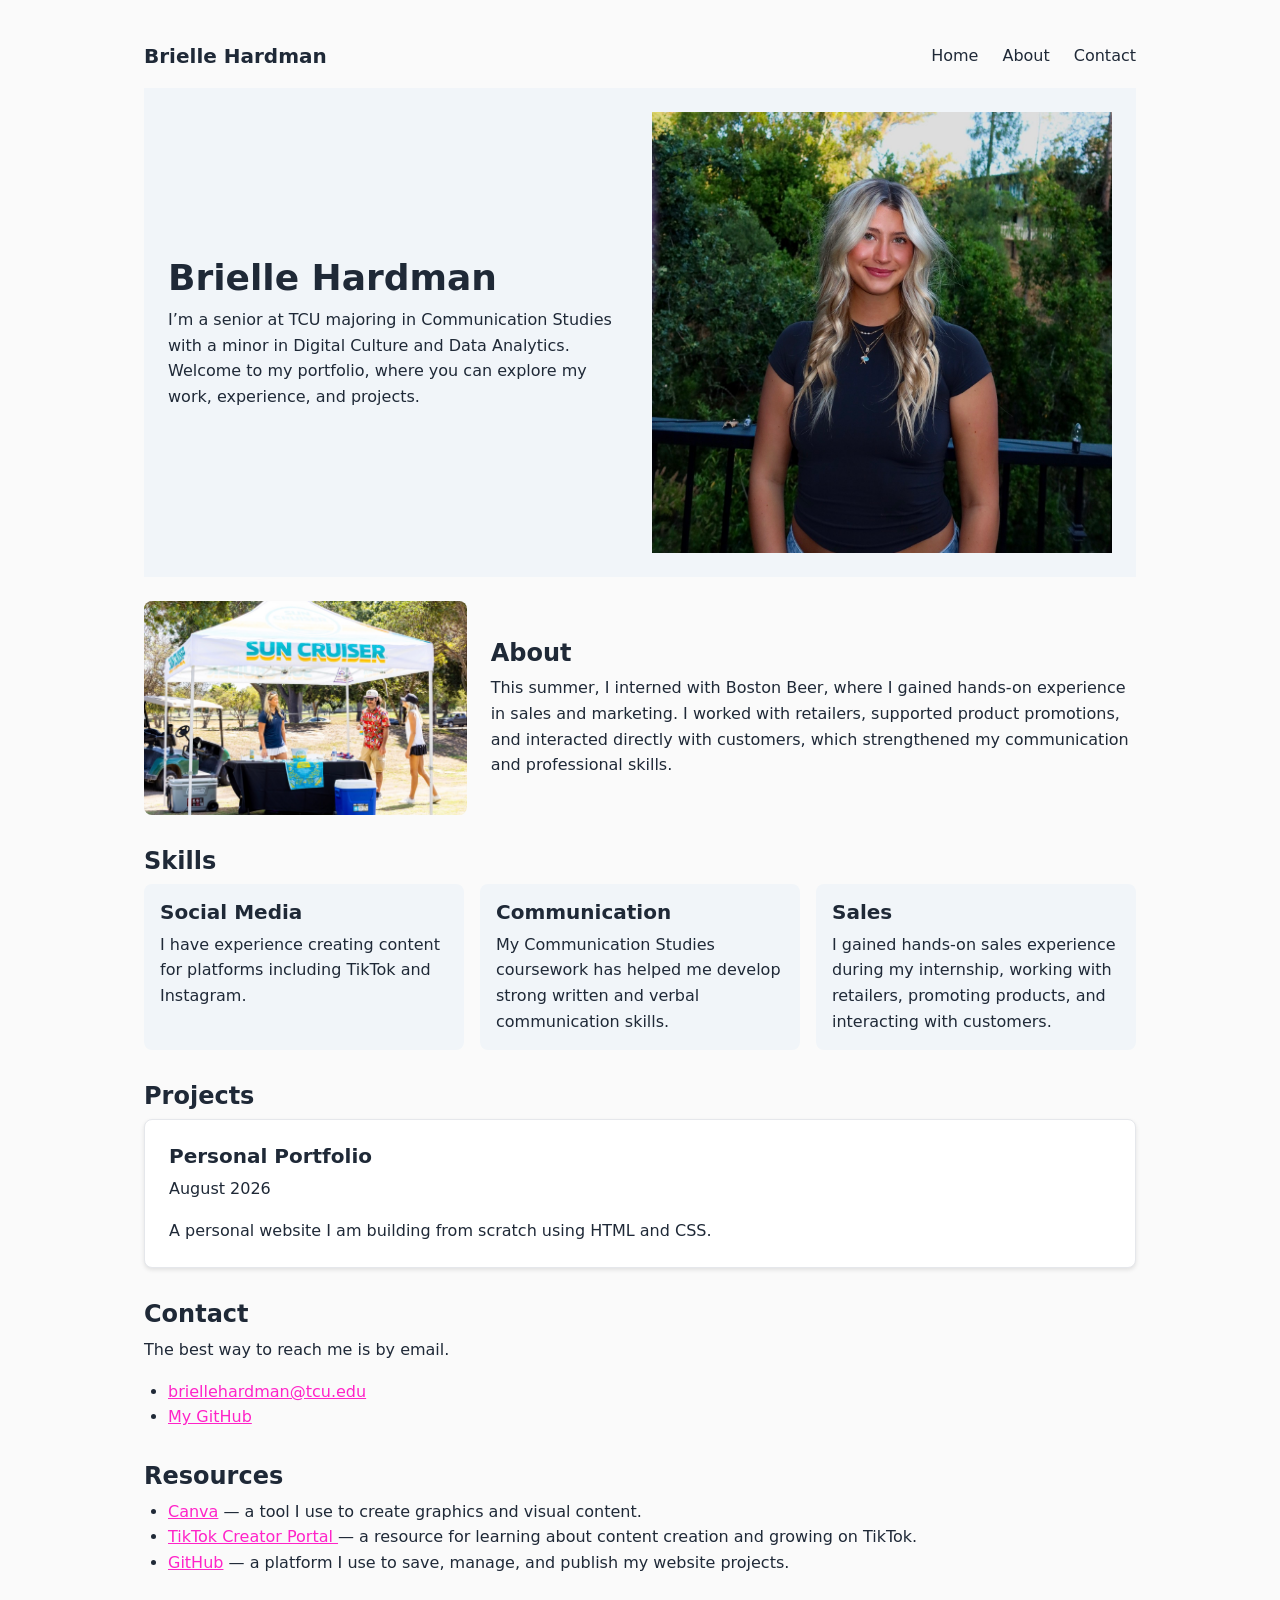
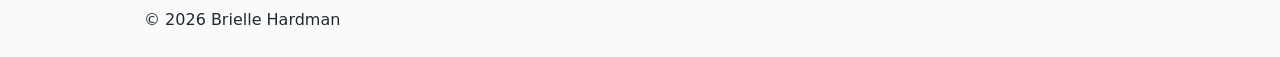
==== index.html @ 47561dd7 "commit" ====
<!DOCTYPE html>
<html lang="en">

<head>
    <meta charset="UTF-8">
    <meta name="viewport" content="width=device-width, initial-scale=1.0">
    <title>Brielle Hardman</title>
    <link rel="stylesheet" href="css/styles.css">
</head>

<body>

    <nav class="nav-container">
        <a href="index.html" class="logo">Brielle Hardman</a>

        <div class="nav-links">
            <a href="index.html">Home</a>
            <a href="about.html">About</a>
            <a href="index.html#contact">Contact</a>
        </div>
    </nav>

    <header>
        <div class="header-text">
            <h1>Brielle Hardman</h1>
            <p>
                I’m a senior at TCU majoring in Communication Studies with a minor in Digital Culture and Data Analytics.
                Welcome to my portfolio, where you can explore my work, experience, and projects.
            </p>
        </div>

        <div class="header-pic">
            <img src="images/hardman.jpg" alt="Brielle Hardman on the TCU campus">
        </div>
    </header>

    <section class="about">
        <div class="about-image">
            <img src="images/bostonbeer.jpeg" alt="Brielle during her Boston Beer internship">
        </div>

        <div class="about-text">
            <h2 id="about">About</h2>
            <p>
                This summer, I interned with Boston Beer, where I gained hands-on experience in sales and marketing.
                I worked with retailers, supported product promotions, and interacted directly with customers, which
                strengthened my communication and professional skills.
            </p>
        </div>
    </section>

    <section id="skills">
        <h2>Skills</h2>

        <ul class="skills-grid">
            <li class="skill-card">
                <h3>Social Media</h3>
                <p>I have experience creating content for platforms including TikTok and Instagram.</p>
            </li>

            <li class="skill-card">
                <h3>Communication</h3>
                <p>
                    My Communication Studies coursework has helped me develop strong written and verbal communication skills.
                </p>
            </li>

            <li class="skill-card">
                <h3>Sales</h3>
                <p>
                    I gained hands-on sales experience during my internship, working with retailers, promoting products,
                    and interacting with customers.
                </p>
            </li>
        </ul>
    </section>

    <section id="projects">
        <h2>Projects</h2>

        <ul class="project-list">
            <li class="project-card featured">
                <h3>Personal Portfolio</h3>

                <p>
                    <time datetime="2026-08">August 2026</time>
                </p>

                <p>
                    A personal website I am building from scratch using HTML and CSS.
                </p>
            </li>
        </ul>
    </section>

    <section id="contact">
        <h2>Contact</h2>

        <p>The best way to reach me is by email.</p>

        <ul>
            <li>
                <a href="mailto:briellehardman@tcu.edu">briellehardman@tcu.edu</a>
            </li>

            <li>
                <a href="https://github.com/briellehardman" target="_blank" rel="noopener">
                    My GitHub
                </a>
            </li>
        </ul>
    </section>

    <aside>
        <h2 id="resources">Resources</h2>

        <ul>
            <li>
                <a href="https://www.canva.com/" target="_blank" rel="noopener">Canva</a>
                — a tool I use to create graphics and visual content.
            </li>

            <li>
                <a href="https://www.tiktok.com/creators/creator-portal/" target="_blank" rel="noopener">
                    TikTok Creator Portal
                </a>
                — a resource for learning about content creation and growing on TikTok.
            </li>

            <li>
                <a href="https://github.com/" target="_blank" rel="noopener">GitHub</a>
                — a platform I use to save, manage, and publish my website projects.
            </li>
        </ul>
    </aside>

    <footer>
        <p>&copy; 2026 Brielle Hardman</p>
    </footer>

</body>

</html>
---- css/styles.css ----
/* ==========================
   1. RESET
   ========================== */

*,
*::before,
*::after {
    box-sizing: border-box;
    margin: 0;
    padding: 0;
}

img {
    max-width: 100%;
    height: auto;
    display: block;
}


/* ==========================
   2. DESIGN TOKENS
   ========================== */

:root {
    /* Color */
    --color-bg: #fafafa;
    --color-surface: #ffffff;
    --color-text: #1f2937;
    --color-muted: #414855;
    --color-accent: #ff23c8;
    --color-surface-alt: #f1f5f9;
    --color-border: #e5e7eb;

    /* Spacing — a modular scale */
    --space-sm: 0.5rem;
    --space-md: 1rem;
    --space-lg: 1.5rem;
    --space-xl: 2rem;

    /* Typography */
    --font-stack: system-ui, 'Segoe UI', Tahoma, sans-serif;
    --text-base: 1rem;
    --text-h3: 1.25rem;
    --text-h2: 1.5rem;
    --text-h1: 2.25rem;
    --leading-body: 1.6;
    --leading-heading: 1.2;

    /* Layout */
    --page-width: 64rem;
    --reading-width: 70ch;
    --radius-md: 8px;

    /* Shadow */
    --shadow-sm: 0 2px 4px rgba(0, 0, 0, 0.1);
}


/* ==========================
   3. BASE ELEMENT STYLES
   ========================== */

body {
    background-color: var(--color-bg);
    color: var(--color-text);
    font-family: var(--font-stack);
    font-size: var(--text-base);
    line-height: var(--leading-body);
}

h1 {
    font-size: var(--text-h1);
    line-height: var(--leading-heading);
}

h2 {
    font-size: var(--text-h2);
    line-height: var(--leading-heading);
}

h3 {
    font-size: var(--text-h3);
    line-height: var(--leading-heading);
}

h1,
h2,
h3 {
    margin-bottom: var(--space-sm);
}

p {
    margin-bottom: var(--space-md);
}

p:last-child {
    margin-bottom: 0;
}

a {
    color: var(--color-accent);
}

ul {
    padding-left: var(--space-lg);
}


/* ==========================
   4. LAYOUT
   Breakpoints used in this file:
     768px — tablet and larger
   (CSS variables cannot be used inside @media conditions,
    so breakpoints are documented here instead of tokenized.)
   ========================== */

body {
    max-width: var(--page-width);
    margin: 0 auto;
    padding: var(--space-lg) var(--space-md);
}

header {
    display: flex;
    align-items: center;
    gap: var(--space-lg);
    padding: var(--space-lg);
    background-color: var(--color-surface-alt);
    margin-bottom: var(--space-lg);
    flex-wrap: wrap;
}

.header-text {
    flex: 1;
    min-width: 16rem;
}

.header-pic {
    flex: 1;
    background-color: var(--color-surface);
    min-height: 18rem;
    min-width: 16rem;
    border-radius: var(--radius-md);
    display: flex;
    align-items: center;
    justify-content: center;
    color: var(--color-muted);
}

nav {
    padding: var(--space-md) 0;
}

nav a {
    color: var(--color-text);
    text-decoration: none;
}

nav a:hover {
    color: var(--color-accent);
}

.nav-container {
    display: flex;
    justify-content: space-between;
    align-items: center;
    flex-wrap: wrap;
    gap: var(--space-md);
}

.nav-links {
    display: flex;
    gap: var(--space-lg);
}

.logo {
    font-size: var(--text-h3);
    font-weight: bold;
    color: var(--color-text);
    text-decoration: none;
}

section,
aside {
    margin-bottom: var(--space-xl);
}


/* ==========================
   SKILLS
   ========================== */

.skills-grid {
    list-style: none;
    padding-left: 0;
    display: grid;
    grid-template-columns: repeat(auto-fit, minmax(12rem, 1fr));
    gap: var(--space-md);
}

.skill-card {
    padding: var(--space-md);
    background-color: var(--color-surface-alt);
    border-radius: var(--radius-md);
}


/* ==========================
   ABOUT
   ========================== */

.about {
    display: flex;
    flex-wrap: wrap;
    align-items: center;
    gap: var(--space-lg);
}

.about-image {
    flex: 1;
    min-width: 16rem;
}

.about-image img {
    width: 100%;
    border-radius: var(--radius-md);
}

.about-text {
    flex: 2;
    min-width: 16rem;
    max-width: var(--reading-width);
}


/* ==========================
   PROJECTS
   ========================== */

.project-list {
    list-style: none;
    padding-left: 0;
    display: grid;
    grid-template-columns: 1fr;
    gap: var(--space-lg);
}

.project-card {
    padding: var(--space-lg);
    background-color: var(--color-surface);
    border: 1px solid var(--color-border);
    border-radius: var(--radius-md);
    box-shadow: var(--shadow-sm);
}


/* ==========================
   MEDIA QUERY
   ========================== */

@media (min-width: 768px) {
    .project-list {
        grid-template-columns: 1fr 1fr;
    }

    .project-card.featured {
        grid-column: span 2;
    }
}
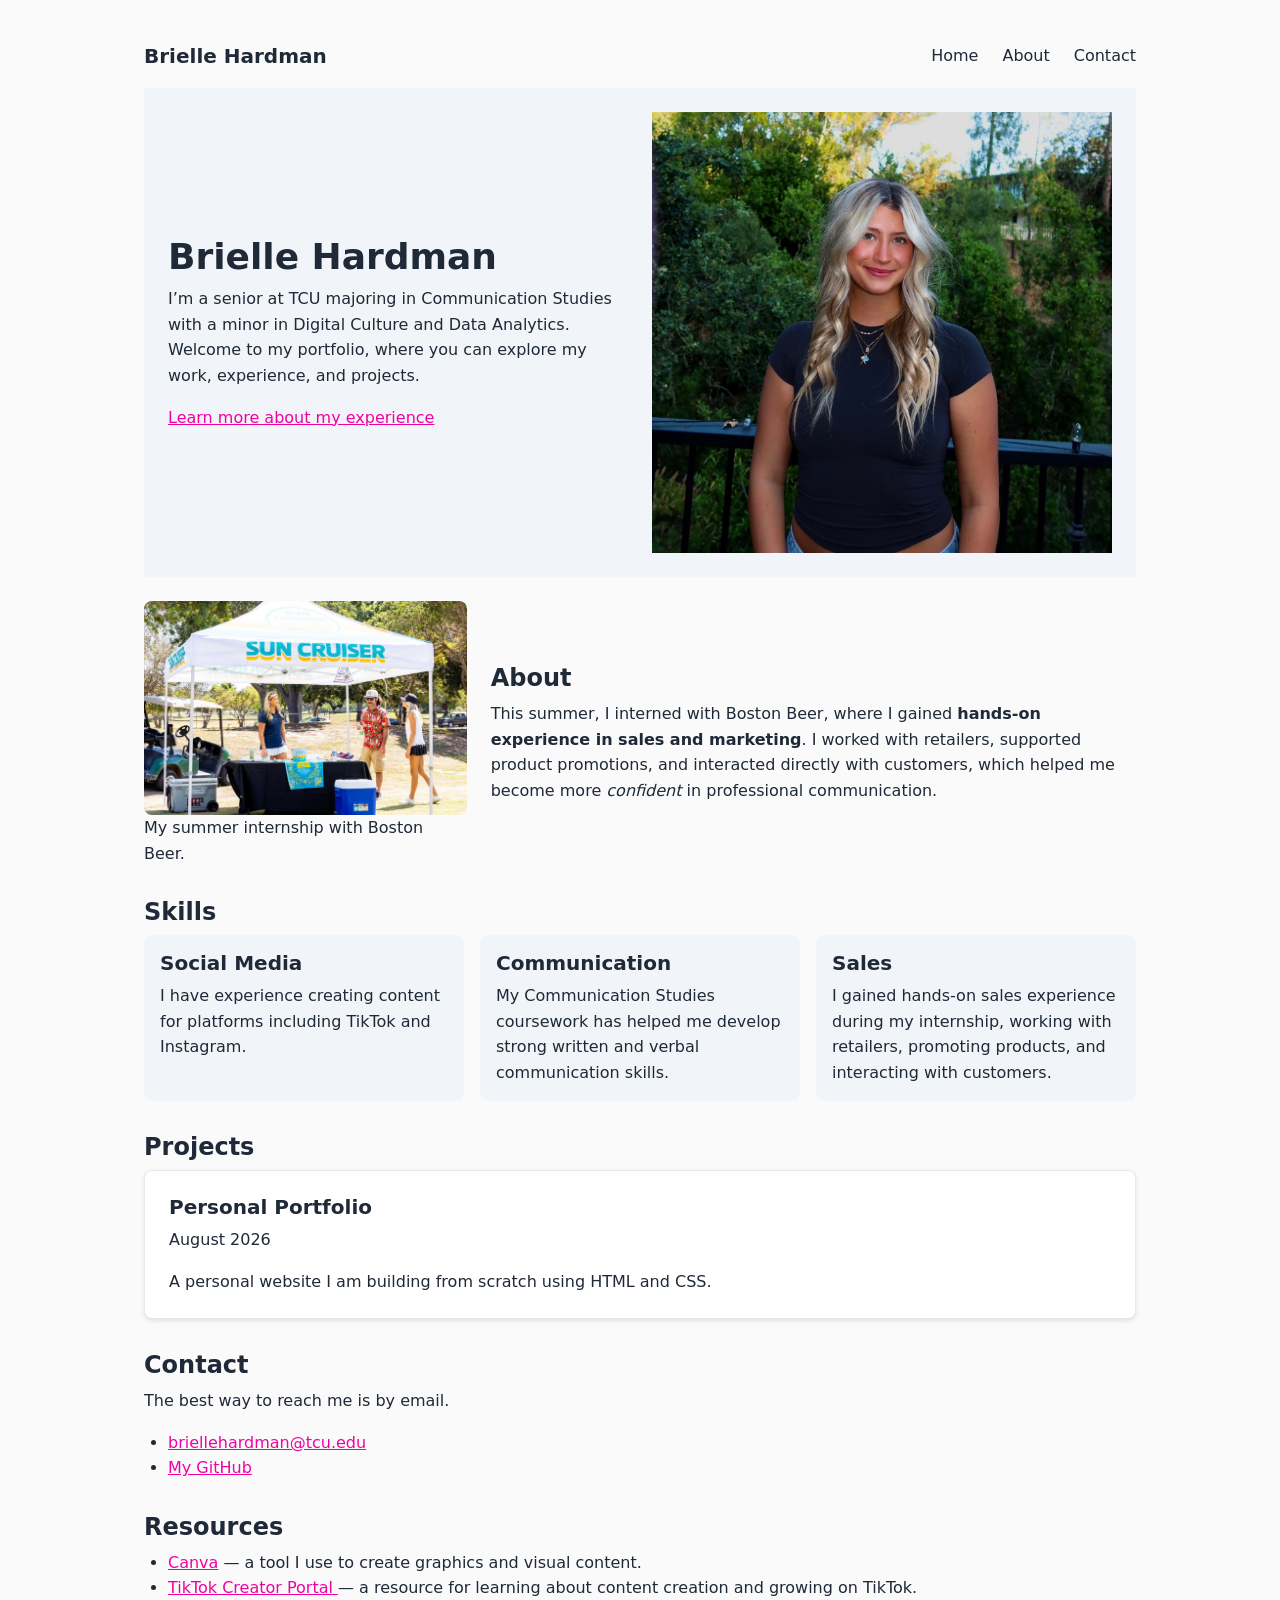
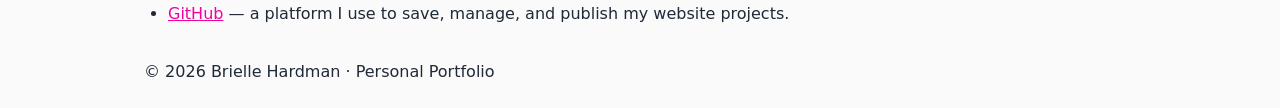
==== commit be8534e6: "commit" ====
--- a/index.html
+++ b/index.html
@@ -27,6 +27,10 @@
                 I’m a senior at TCU majoring in Communication Studies with a minor in Digital Culture and Data Analytics.
                 Welcome to my portfolio, where you can explore my work, experience, and projects.
             </p>
+
+            <p>
+                <a href="#about">Learn more about my experience</a>
+            </p>
         </div>
 
         <div class="header-pic">
@@ -34,85 +38,97 @@
         </div>
     </header>
 
-    <section class="about">
-        <div class="about-image">
-            <img src="images/bostonbeer.jpeg" alt="Brielle during her Boston Beer internship">
-        </div>
+    <main>
 
-        <div class="about-text">
-            <h2 id="about">About</h2>
-            <p>
-                This summer, I interned with Boston Beer, where I gained hands-on experience in sales and marketing.
-                I worked with retailers, supported product promotions, and interacted directly with customers, which
-                strengthened my communication and professional skills.
-            </p>
-        </div>
-    </section>
+        <section class="about">
+            <div class="about-image">
+                <figure>
+                    <img src="images/bostonbeer.jpeg" alt="Brielle during her Boston Beer internship">
+                    <figcaption>My summer internship with Boston Beer.</figcaption>
+                </figure>
+            </div>
 
-    <section id="skills">
-        <h2>Skills</h2>
+            <div class="about-text">
+                <h2 id="about">About</h2>
+                <p>
+                    This summer, I interned with Boston Beer, where I gained
+                    <strong>hands-on experience in sales and marketing</strong>.
+                    I worked with retailers, supported product promotions, and interacted directly with customers,
+                    which helped me become more <em>confident</em> in professional communication.
+                </p>
+            </div>
+        </section>
 
-        <ul class="skills-grid">
-            <li class="skill-card">
-                <h3>Social Media</h3>
-                <p>I have experience creating content for platforms including TikTok and Instagram.</p>
-            </li>
+        <section id="skills">
+            <h2>Skills</h2>
 
-            <li class="skill-card">
-                <h3>Communication</h3>
-                <p>
-                    My Communication Studies coursework has helped me develop strong written and verbal communication skills.
-                </p>
-            </li>
+            <ul class="skills-grid">
 
-            <li class="skill-card">
-                <h3>Sales</h3>
-                <p>
-                    I gained hands-on sales experience during my internship, working with retailers, promoting products,
-                    and interacting with customers.
-                </p>
-            </li>
-        </ul>
-    </section>
+                <li class="skill-card">
+                    <h3>Social Media</h3>
+                    <p>I have experience creating content for platforms including TikTok and Instagram.</p>
+                </li>
 
-    <section id="projects">
-        <h2>Projects</h2>
+                <li class="skill-card">
+                    <h3>Communication</h3>
+                    <p>
+                        My Communication Studies coursework has helped me develop strong written and verbal communication skills.
+                    </p>
+                </li>
 
-        <ul class="project-list">
-            <li class="project-card featured">
-                <h3>Personal Portfolio</h3>
+                <li class="skill-card">
+                    <h3>Sales</h3>
+                    <p>
+                        I gained hands-on sales experience during my internship, working with retailers, promoting products,
+                        and interacting with customers.
+                    </p>
+                </li>
 
-                <p>
-                    <time datetime="2026-08">August 2026</time>
-                </p>
+            </ul>
+        </section>
 
-                <p>
-                    A personal website I am building from scratch using HTML and CSS.
-                </p>
-            </li>
-        </ul>
-    </section>
+        <section id="projects">
+            <h2>Projects</h2>
 
-    <section id="contact">
-        <h2>Contact</h2>
+            <ul class="project-list">
 
-        <p>The best way to reach me is by email.</p>
+                <li class="project-card featured">
+                    <h3>Personal Portfolio</h3>
 
-        <ul>
-            <li>
-                <a href="mailto:briellehardman@tcu.edu">briellehardman@tcu.edu</a>
-            </li>
+                    <p>
+                        <time datetime="2026-08">August 2026</time>
+                    </p>
 
-            <li>
-                <a href="https://github.com/briellehardman" target="_blank" rel="noopener">
-                    My GitHub
-                </a>
-            </li>
-        </ul>
-    </section>
+                    <p>
+                        A personal website I am building from scratch using HTML and CSS.
+                    </p>
+                </li>
 
-    <aside>
-        <h2 id="resources">Resources</h2>
+            </ul>
+        </section>
+
+        <section id="contact">
+            <h2>Contact</h2>
+
+            <p>The best way to reach me is by email.</p>
+
+            <ul>
+                <li>
+                    <a href="mailto:briellehardman@tcu.edu">briellehardman@tcu.edu</a>
+                </li>
+
+                <li>
+                    <a href="https://github.com/briellehardman" target="_blank" rel="noopener">
+                        My GitHub
+                    </a>
+                </li>
+            </ul>
+        </section>
+
+    </main>
+
+    <aside id="resources">
+        <h2>Resources</h2>
 
         <ul>
             <li>
@@ -135,7 +151,7 @@
     </aside>
 
     <footer>
-        <p>&copy; 2026 Brielle Hardman</p>
+        <p>&copy; 2026 Brielle Hardman · Personal Portfolio</p>
     </footer>
 
 </body>
--- a/css/styles.css
+++ b/css/styles.css
@@ -27,7 +27,7 @@
     --color-surface: #ffffff;
     --color-text: #1f2937;
     --color-muted: #414855;
-    --color-accent: #ff23c8;
+    --color-accent: #f100a5;
     --color-surface-alt: #f1f5f9;
     --color-border: #e5e7eb;
 
@@ -101,6 +101,11 @@
     color: var(--color-accent);
 }
 
+a:focus-visible {
+    outline: 2px solid var(--color-accent);
+    outline-offset: 2px;
+}
+
 ul {
     padding-left: var(--space-lg);
 }
@@ -186,9 +191,7 @@
 }
 
 
-/* ==========================
-   SKILLS
-   ========================== */
+/* Skills */
 
 .skills-grid {
     list-style: none;
@@ -205,9 +208,7 @@
 }
 
 
-/* ==========================
-   ABOUT
-   ========================== */
+/* About */
 
 .about {
     display: flex;
@@ -233,9 +234,7 @@
 }
 
 
-/* ==========================
-   PROJECTS
-   ========================== */
+/* Projects */
 
 .project-list {
     list-style: none;
@@ -254,9 +253,7 @@
 }
 
 
-/* ==========================
-   MEDIA QUERY
-   ========================== */
+/* Media query */
 
 @media (min-width: 768px) {
     .project-list {
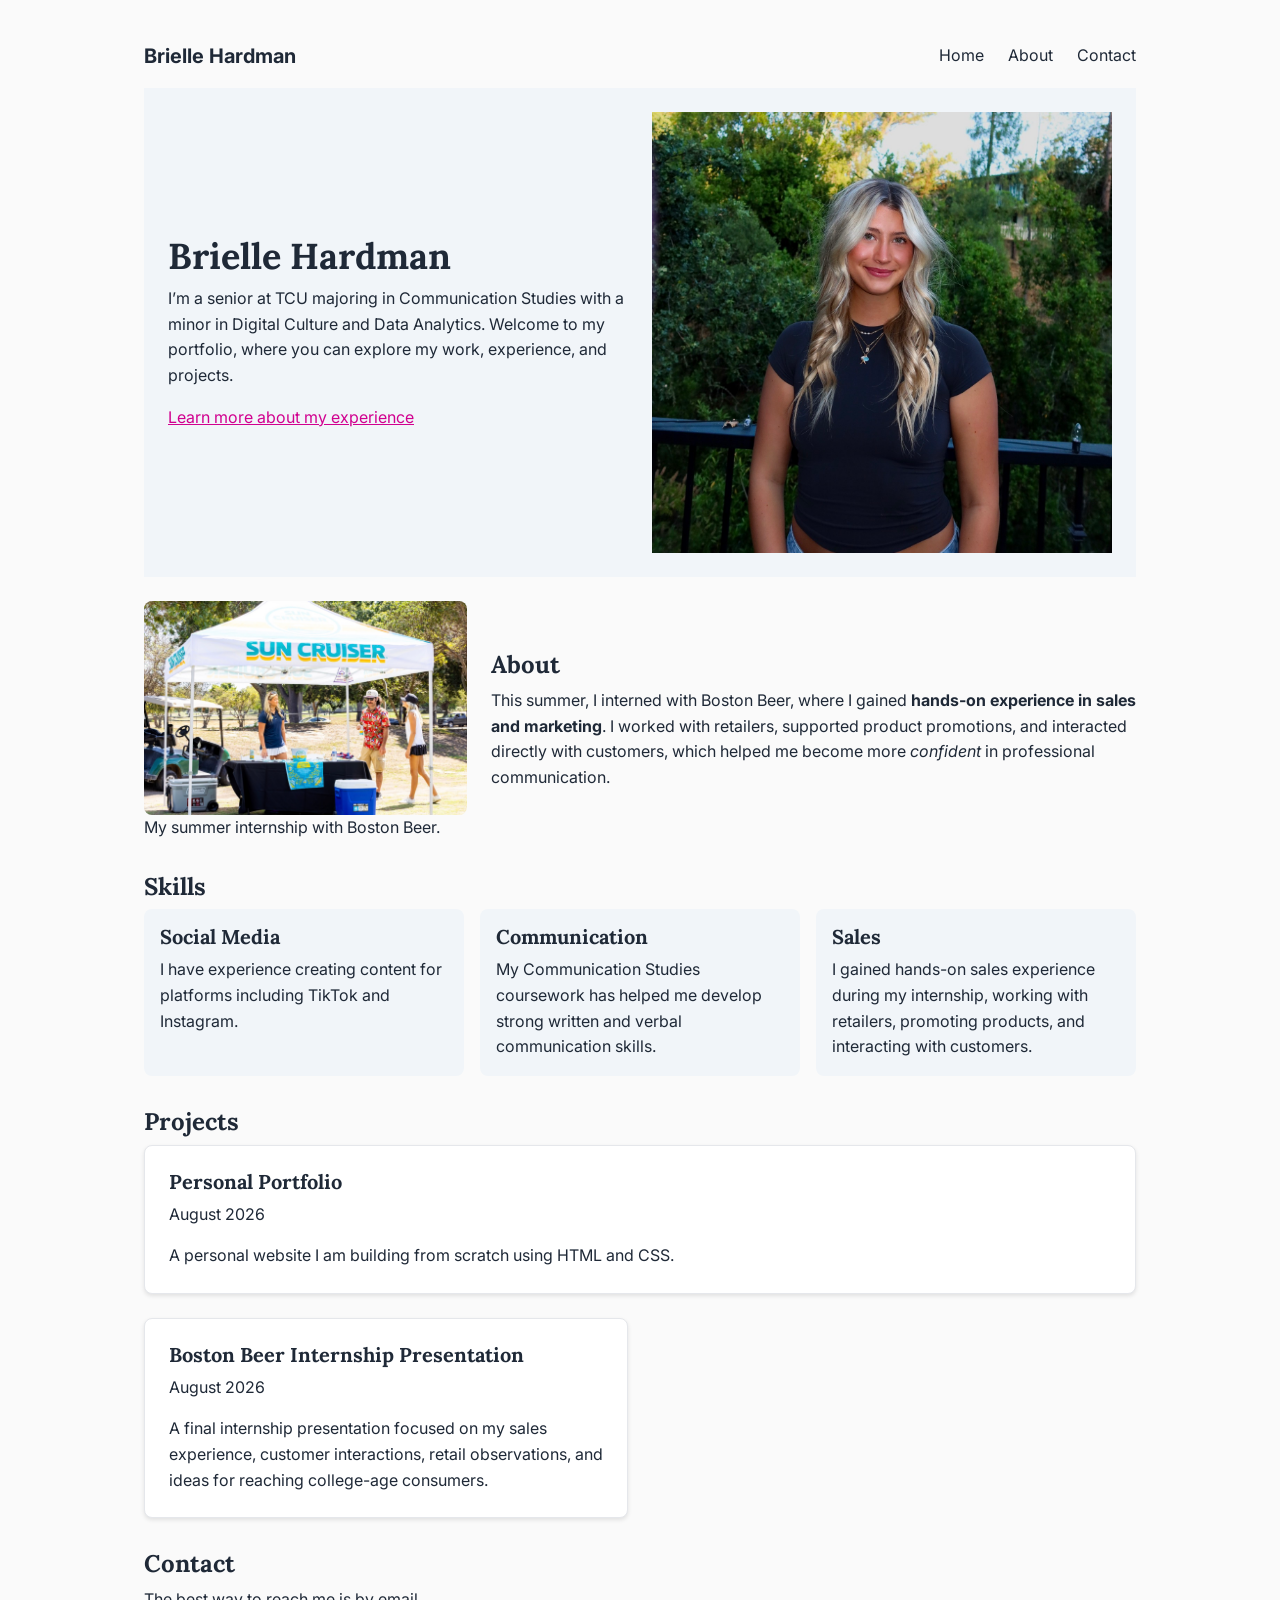
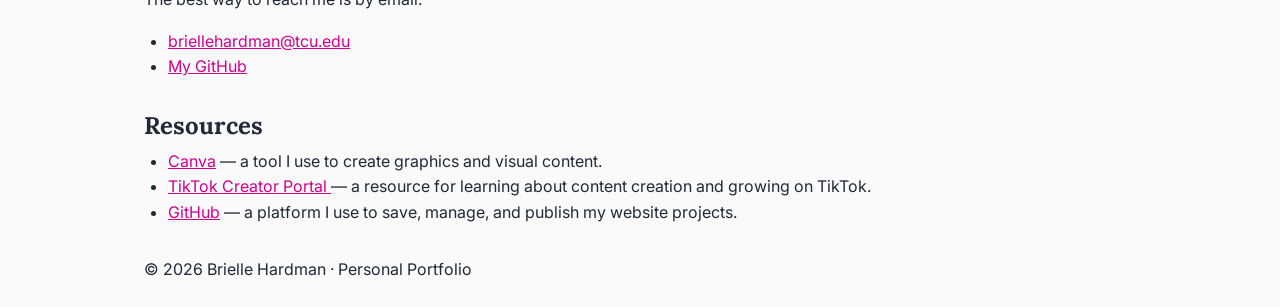
==== commit cbd28102: "commit" ====
--- a/index.html
+++ b/index.html
@@ -23,6 +23,7 @@
     <header>
         <div class="header-text">
             <h1>Brielle Hardman</h1>
+
             <p>
                 I’m a senior at TCU majoring in Communication Studies with a minor in Digital Culture and Data Analytics.
                 Welcome to my portfolio, where you can explore my work, experience, and projects.
@@ -50,6 +51,7 @@
 
             <div class="about-text">
                 <h2 id="about">About</h2>
+
                 <p>
                     This summer, I interned with Boston Beer, where I gained
                     <strong>hands-on experience in sales and marketing</strong>.
@@ -66,7 +68,9 @@
 
                 <li class="skill-card">
                     <h3>Social Media</h3>
-                    <p>I have experience creating content for platforms including TikTok and Instagram.</p>
+                    <p>
+                        I have experience creating content for platforms including TikTok and Instagram.
+                    </p>
                 </li>
 
                 <li class="skill-card">
@@ -101,6 +105,19 @@
 
                     <p>
                         A personal website I am building from scratch using HTML and CSS.
+                    </p>
+                </li>
+
+                <li class="project-card">
+                    <h3>Boston Beer Internship Presentation</h3>
+
+                    <p>
+                        <time datetime="2026-08">August 2026</time>
+                    </p>
+
+                    <p>
+                        A final internship presentation focused on my sales experience, customer interactions,
+                        retail observations, and ideas for reaching college-age consumers.
                     </p>
                 </li>
 
--- a/css/styles.css
+++ b/css/styles.css
@@ -1,3 +1,5 @@
+@import url('https://fonts.googleapis.com/css2?family=Inter:wght@400;600&family=Lora:wght@400;700&display=swap');
+
 /* ==========================
    1. RESET
    ========================== */
@@ -27,18 +29,19 @@
     --color-surface: #ffffff;
     --color-text: #1f2937;
     --color-muted: #414855;
-    --color-accent: #f100a5;
+    --color-accent: #d1008f;
     --color-surface-alt: #f1f5f9;
     --color-border: #e5e7eb;
 
-    /* Spacing — a modular scale */
+    /* Spacing */
     --space-sm: 0.5rem;
     --space-md: 1rem;
     --space-lg: 1.5rem;
     --space-xl: 2rem;
 
     /* Typography */
-    --font-stack: system-ui, 'Segoe UI', Tahoma, sans-serif;
+    --font-stack: 'Inter', system-ui, -apple-system, sans-serif;
+    --font-serif: 'Lora', Georgia, serif;
     --text-base: 1rem;
     --text-h3: 1.25rem;
     --text-h2: 1.5rem;
@@ -70,22 +73,21 @@
 
 h1 {
     font-size: var(--text-h1);
-    line-height: var(--leading-heading);
 }
 
 h2 {
     font-size: var(--text-h2);
-    line-height: var(--leading-heading);
 }
 
 h3 {
     font-size: var(--text-h3);
-    line-height: var(--leading-heading);
 }
 
 h1,
 h2,
 h3 {
+    font-family: var(--font-serif);
+    line-height: var(--leading-heading);
     margin-bottom: var(--space-sm);
 }
 
@@ -159,6 +161,7 @@
 nav a {
     color: var(--color-text);
     text-decoration: none;
+    transition: color 0.2s;
 }
 
 nav a:hover {
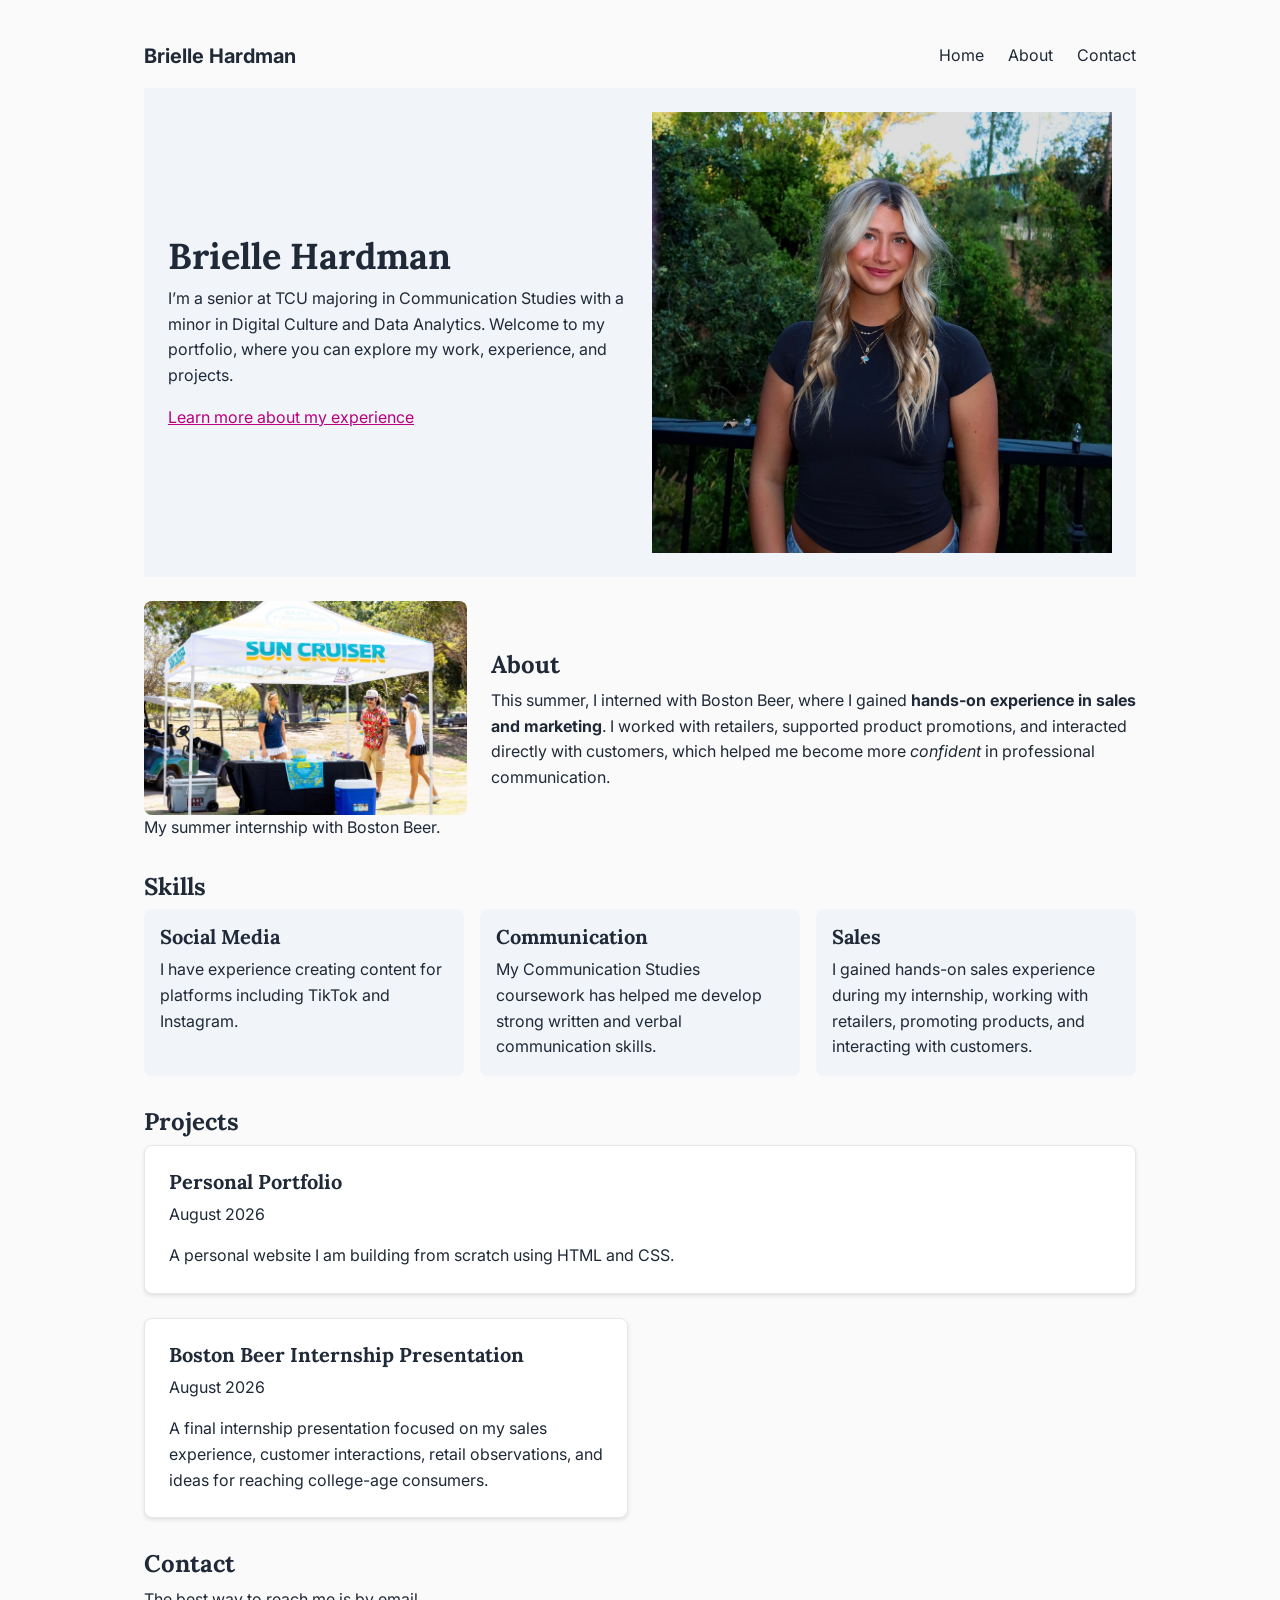
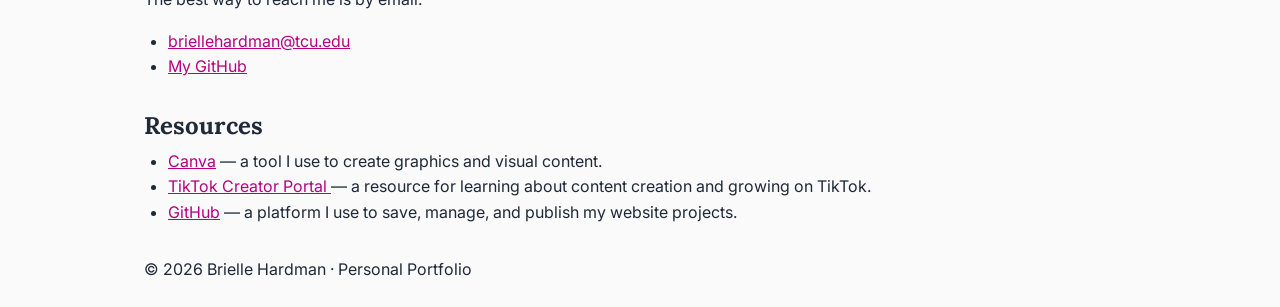
==== commit bb114836: "commit" ====
--- a/index.html
+++ b/index.html
@@ -35,7 +35,7 @@
         </div>
 
         <div class="header-pic">
-            <img src="images/hardman.jpg" alt="Brielle Hardman on the TCU campus">
+            <img src="images/hardman.jpg" alt="Brielle pic">
         </div>
     </header>
 
--- a/css/styles.css
+++ b/css/styles.css
@@ -29,7 +29,7 @@
     --color-surface: #ffffff;
     --color-text: #1f2937;
     --color-muted: #414855;
-    --color-accent: #d1008f;
+    --color-accent: #b9007e;
     --color-surface-alt: #f1f5f9;
     --color-border: #e5e7eb;
 
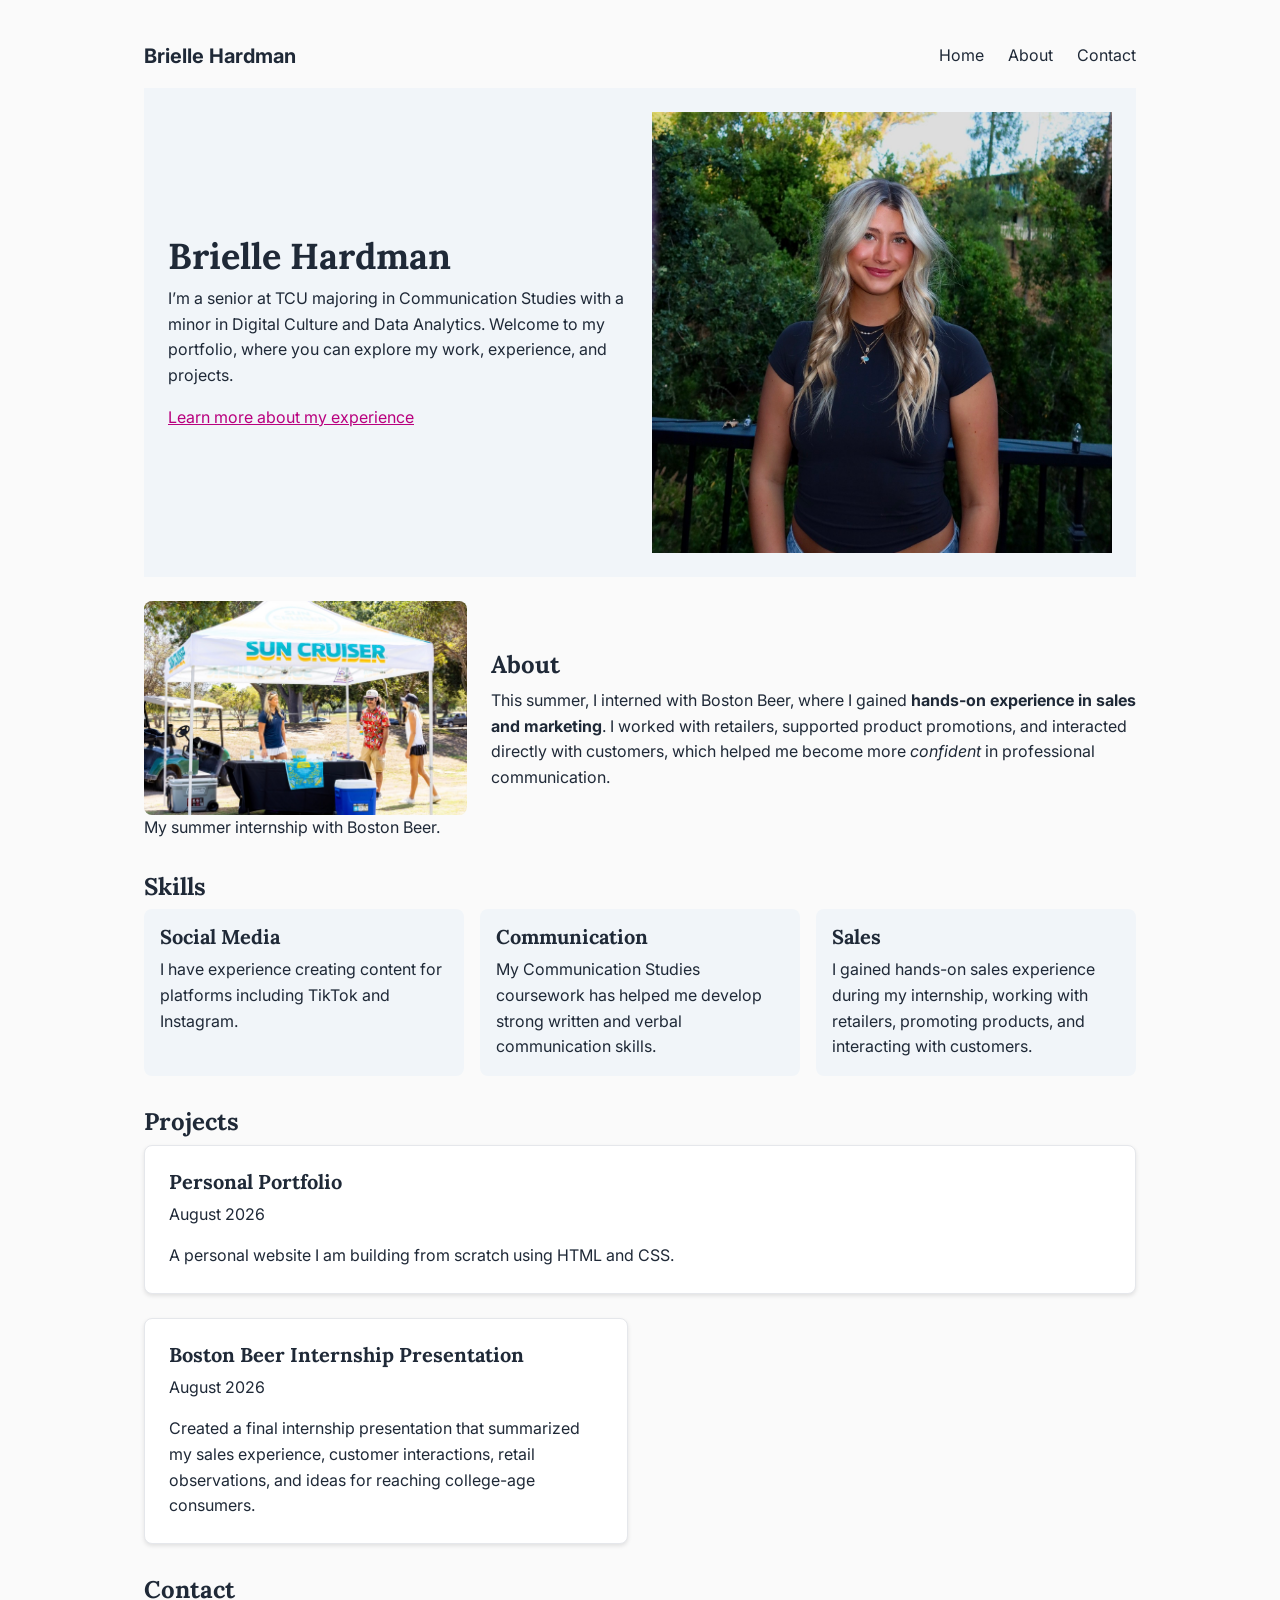
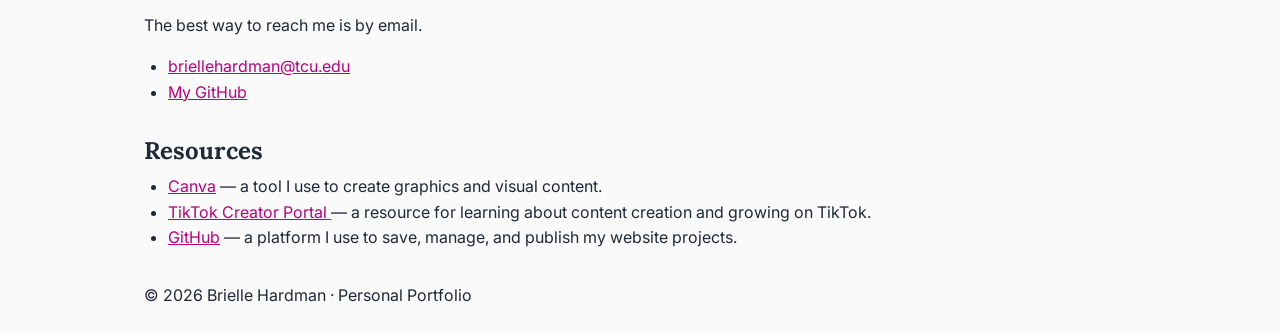
==== commit ca6fac39: "Update index.html" ====
--- a/index.html
+++ b/index.html
@@ -35,7 +35,7 @@
         </div>
 
         <div class="header-pic">
-            <img src="images/hardman.jpg" alt="Brielle pic">
+            <img src="images/hardman.jpg" alt="Brielle Hardman">
         </div>
     </header>
 
@@ -116,8 +116,8 @@
                     </p>
 
                     <p>
-                        A final internship presentation focused on my sales experience, customer interactions,
-                        retail observations, and ideas for reaching college-age consumers.
+                        Created a final internship presentation that summarized my sales experience,
+                        customer interactions, retail observations, and ideas for reaching college-age consumers.
                     </p>
                 </li>
 
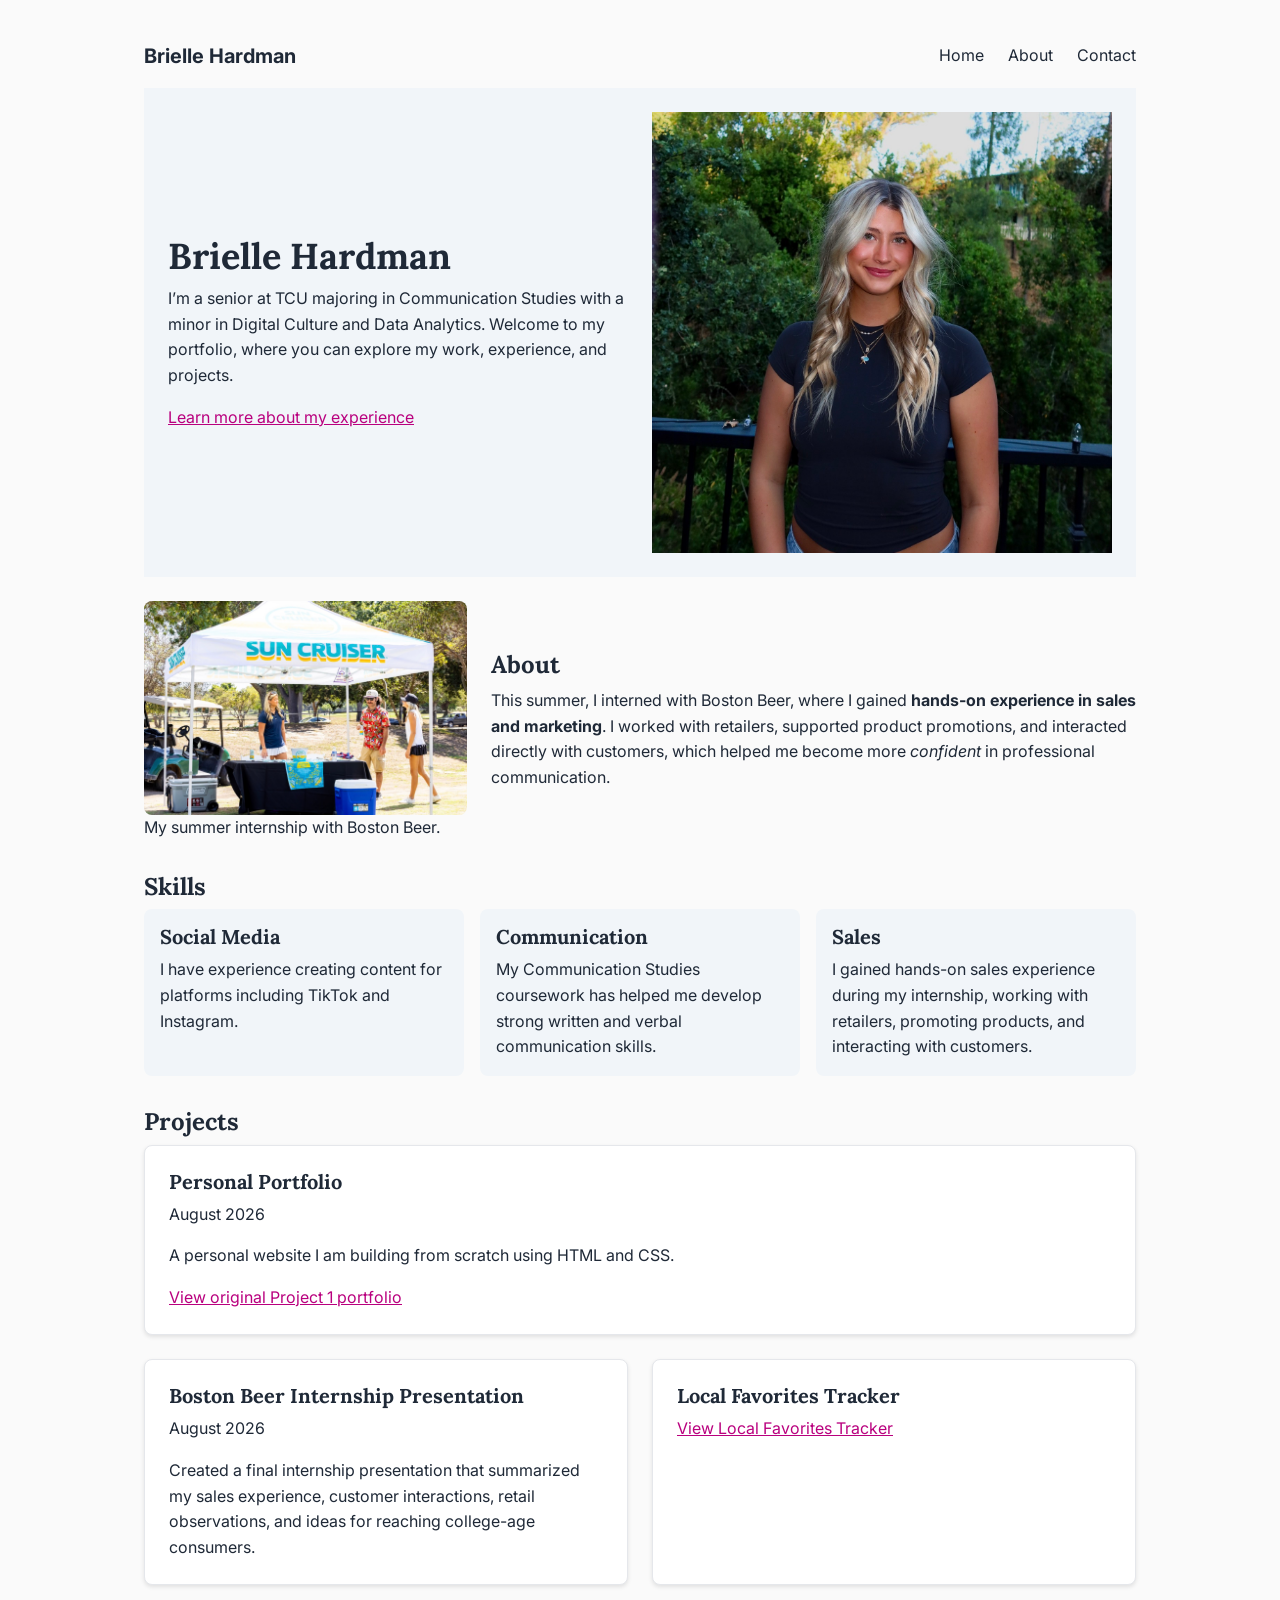
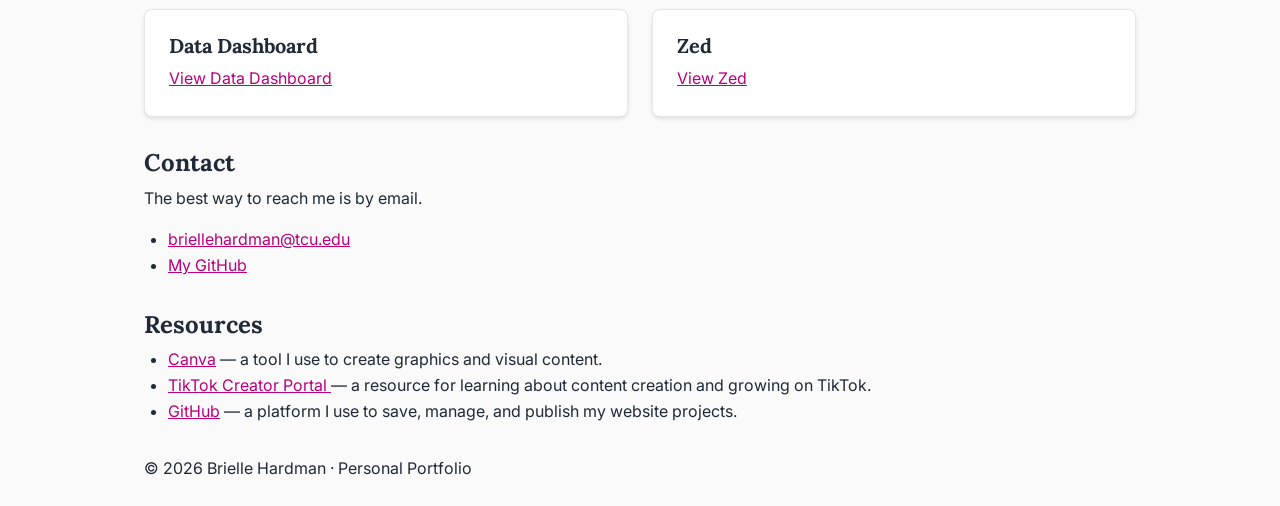
==== commit eb1ee6f7: "commit" ====
--- a/index.html
+++ b/index.html
@@ -35,7 +35,7 @@
         </div>
 
         <div class="header-pic">
-            <img src="images/hardman.jpg" alt="Brielle Hardman">
+            <img src="images/hardman.jpg" alt="Brielle headshot">
         </div>
     </header>
 
@@ -44,7 +44,7 @@
         <section class="about">
             <div class="about-image">
                 <figure>
-                    <img src="images/bostonbeer.jpeg" alt="Brielle during her Boston Beer internship">
+                    <img src="images/bostonbeer.jpeg" alt="Brielle internship">
                     <figcaption>My summer internship with Boston Beer.</figcaption>
                 </figure>
             </div>
@@ -106,6 +106,7 @@
                     <p>
                         A personal website I am building from scratch using HTML and CSS.
                     </p>
+                    <p><a href="projects/project1-original/index.html">View original Project 1 portfolio</a></p>
                 </li>
 
                 <li class="project-card">
@@ -119,6 +120,21 @@
                         Created a final internship presentation that summarized my sales experience,
                         customer interactions, retail observations, and ideas for reaching college-age consumers.
                     </p>
+                </li>
+
+                <li class="project-card">
+                    <h3>Local Favorites Tracker</h3>
+                    <p><a href="projects/project2-tracker/index.html">View Local Favorites Tracker</a></p>
+                </li>
+
+                <li class="project-card">
+                    <h3>Data Dashboard</h3>
+                    <p><a href="projects/project3-dashboard/index.html">View Data Dashboard</a></p>
+                </li>
+
+                <li class="project-card">
+                    <h3>Zed</h3>
+                    <p><a href="projects/project-zed/index.html">View Zed</a></p>
                 </li>
 
             </ul>
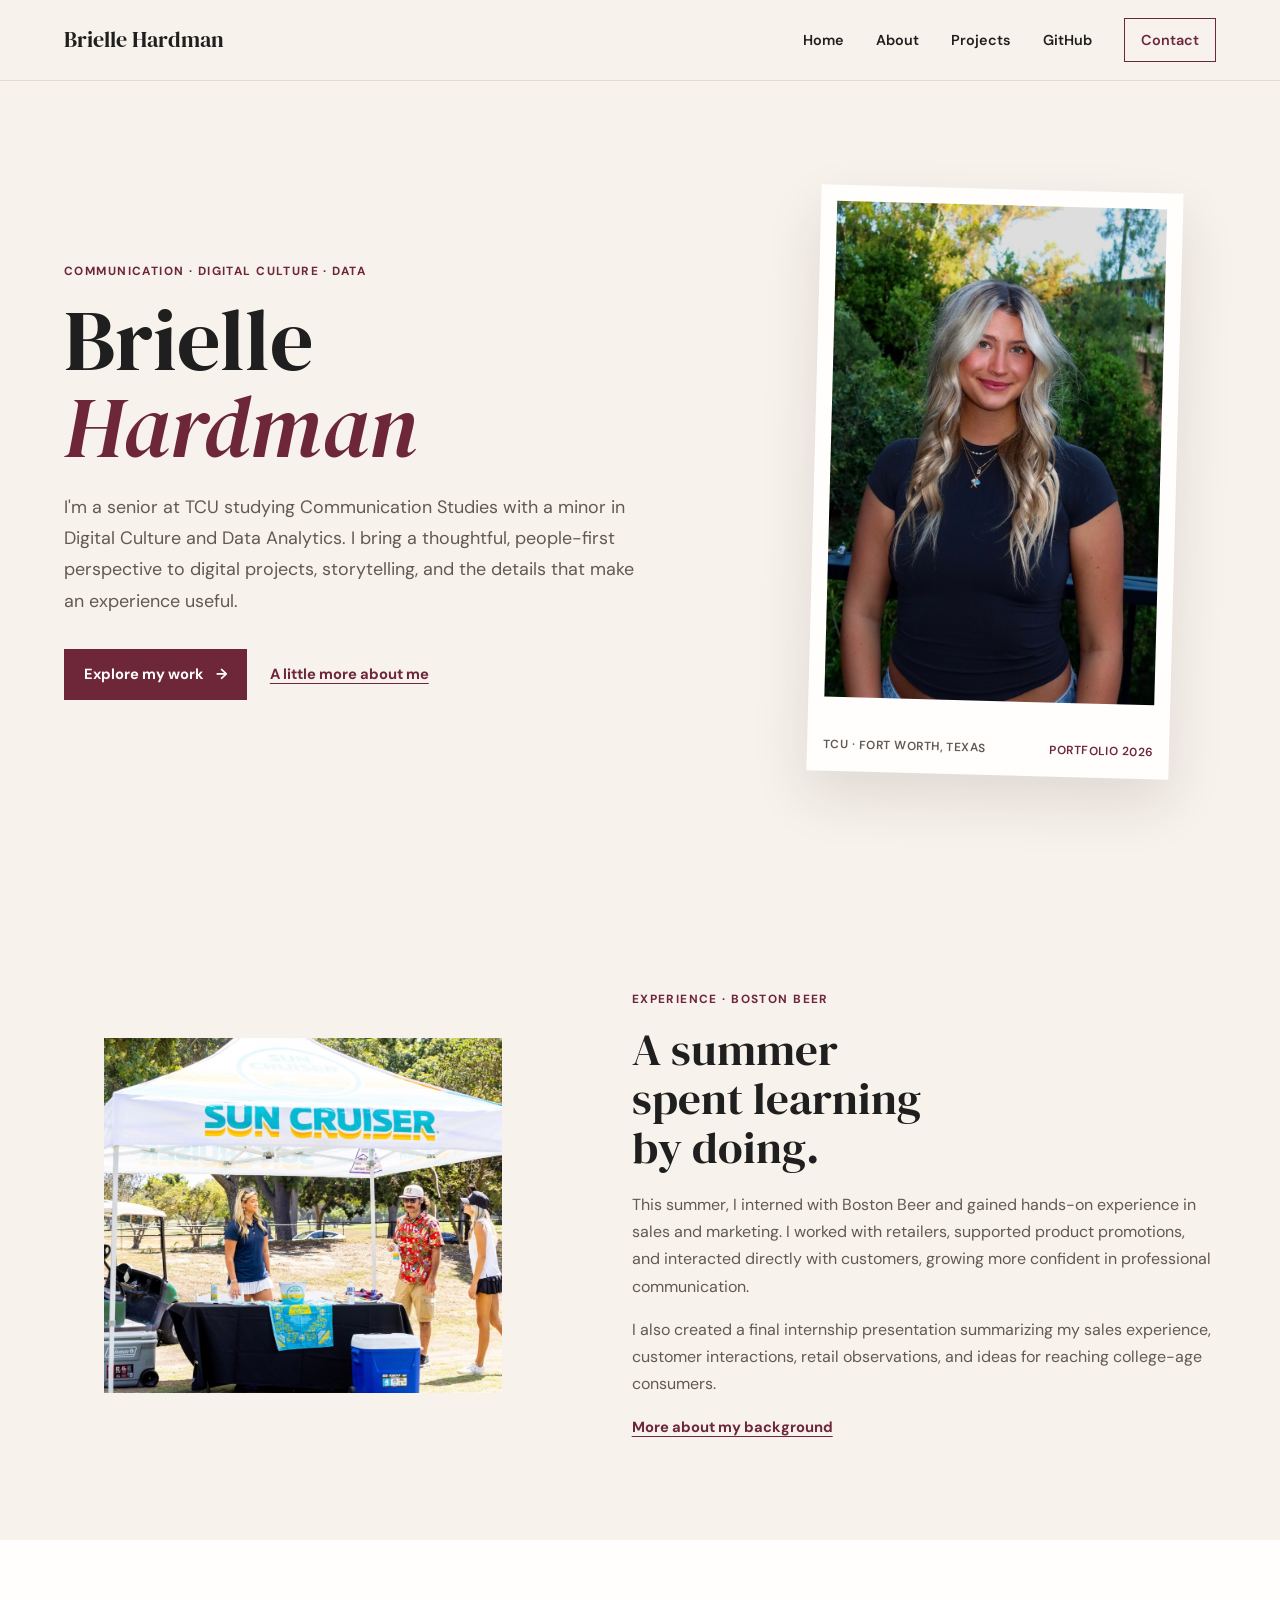
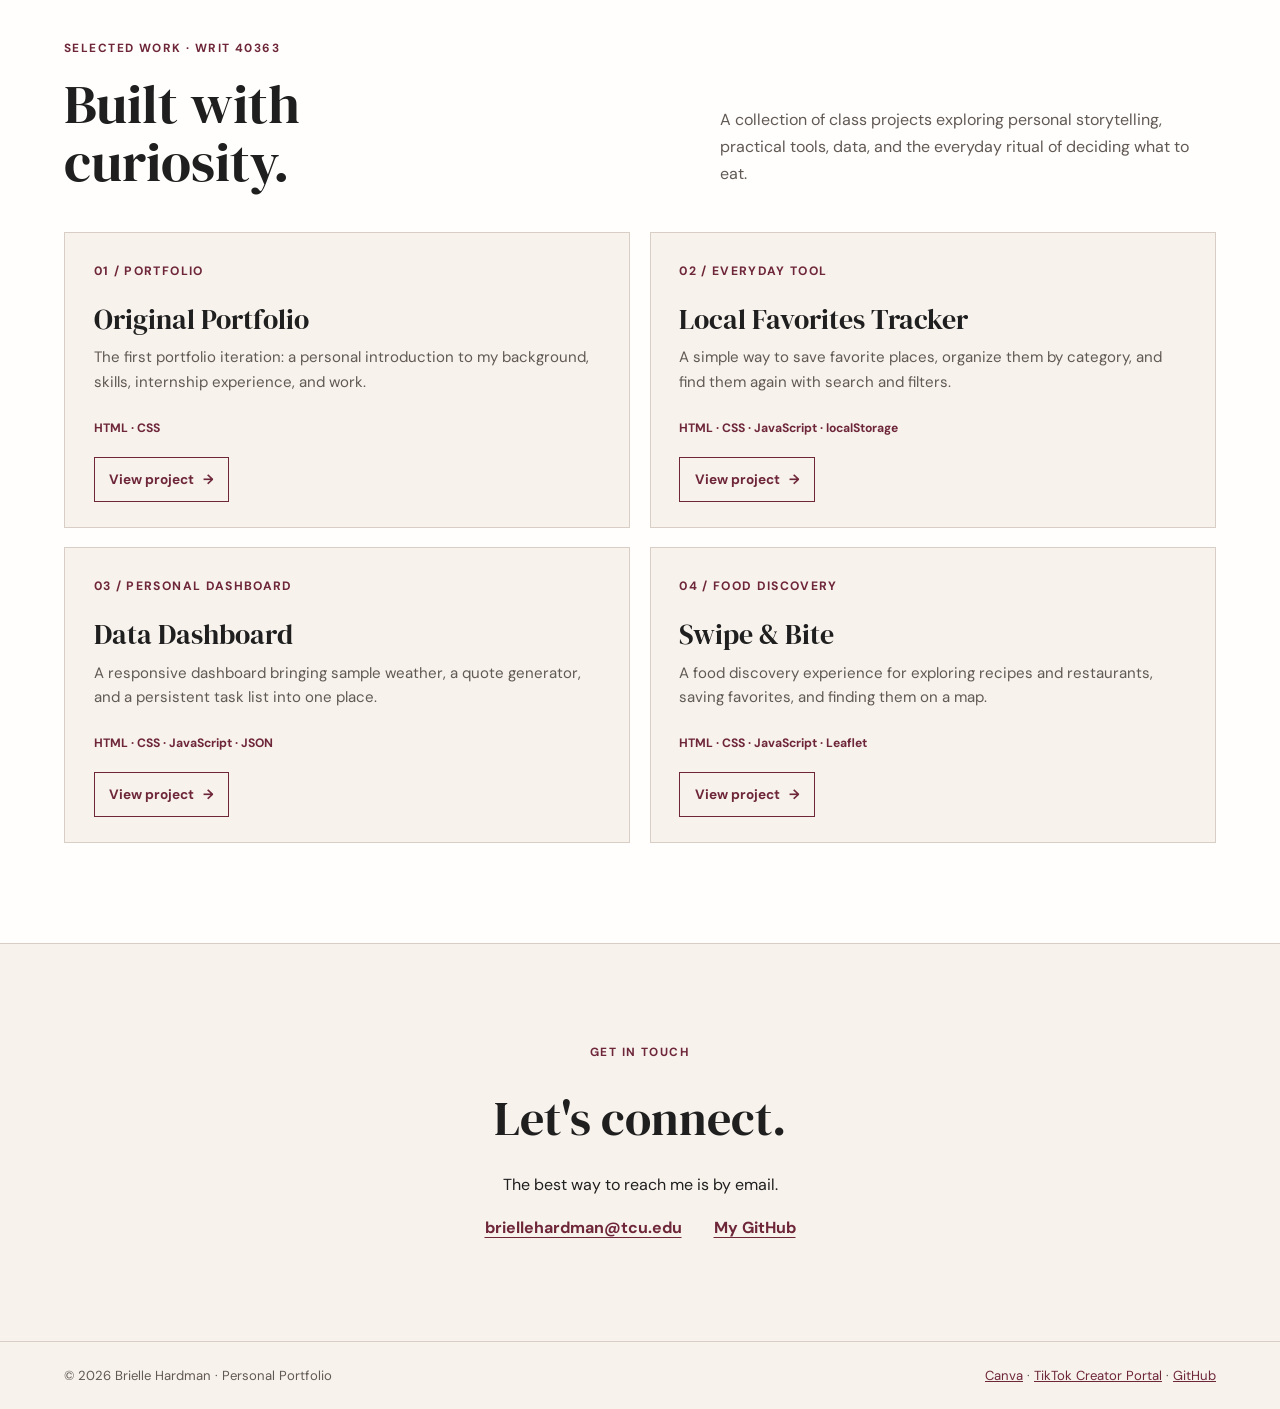
==== commit 705473c0: "commit" ====
--- a/index.html
+++ b/index.html
@@ -1,192 +1,122 @@
+<!DOCTYPE html>
 <!DOCTYPE html>
 <html lang="en">
-
 <head>
     <meta charset="UTF-8">
     <meta name="viewport" content="width=device-width, initial-scale=1.0">
-    <title>Brielle Hardman</title>
+    <meta name="description" content="Brielle Hardman's portfolio: communication, digital culture, and data-driven web projects.">
+    <title>Brielle Hardman | Portfolio</title>
     <link rel="stylesheet" href="css/styles.css">
 </head>
-
 <body>
-
-    <nav class="nav-container">
-        <a href="index.html" class="logo">Brielle Hardman</a>
-
-        <div class="nav-links">
-            <a href="index.html">Home</a>
-            <a href="about.html">About</a>
-            <a href="index.html#contact">Contact</a>
+    <a class="skip-link" href="#main">Skip to content</a>
+    <nav class="site-nav" aria-label="Main navigation">
+        <div class="nav-inner">
+            <a class="brand" href="index.html">Brielle Hardman</a>
+            <div class="nav-links">
+                <a href="index.html" aria-current="page">Home</a>
+                <a href="about.html">About</a>
+                <a href="#projects">Projects</a>
+                <a href="https://github.com/briellehardman" target="_blank" rel="noopener">GitHub</a>
+                <a class="nav-contact" href="#contact">Contact</a>
+            </div>
         </div>
     </nav>
 
-    <header>
-        <div class="header-text">
-            <h1>Brielle Hardman</h1>
-
-            <p>
-                I’m a senior at TCU majoring in Communication Studies with a minor in Digital Culture and Data Analytics.
-                Welcome to my portfolio, where you can explore my work, experience, and projects.
-            </p>
-
-            <p>
-                <a href="#about">Learn more about my experience</a>
-            </p>
-        </div>
-
-        <div class="header-pic">
-            <img src="images/hardman.jpg" alt="Brielle headshot">
-        </div>
-    </header>
-
-    <main>
-
-        <section class="about">
-            <div class="about-image">
-                <figure>
-                    <img src="images/bostonbeer.jpeg" alt="Brielle internship">
-                    <figcaption>My summer internship with Boston Beer.</figcaption>
+    <main id="main">
+        <header class="hero">
+            <div class="page-shell hero-grid">
+                <div class="hero-content">
+                    <p class="eyebrow">Communication · Digital culture · Data</p>
+                    <h1>Brielle <span>Hardman</span></h1>
+                    <p class="hero-copy">
+                        I'm a senior at TCU studying Communication Studies with a minor in Digital Culture and Data Analytics. I bring a thoughtful, people-first perspective to digital projects, storytelling, and the details that make an experience useful.
+                    </p>
+                    <div class="hero-actions">
+                        <a class="button" href="#projects">Explore my work <span aria-hidden="true">&#8594;</span></a>
+                        <a class="text-link" href="about.html">A little more about me</a>
+                    </div>
+                </div>
+                <figure class="hero-portrait">
+                    <img src="images/hardman.jpg" alt="Brielle Hardman outdoors">
+                    <figcaption class="portrait-note"><span>TCU · Fort Worth, Texas</span><span>Portfolio 2026</span></figcaption>
                 </figure>
             </div>
+        </header>
 
-            <div class="about-text">
-                <h2 id="about">About</h2>
-
-                <p>
-                    This summer, I interned with Boston Beer, where I gained
-                    <strong>hands-on experience in sales and marketing</strong>.
-                    I worked with retailers, supported product promotions, and interacted directly with customers,
-                    which helped me become more <em>confident</em> in professional communication.
-                </p>
+        <section class="section-block page-shell experience-section" aria-labelledby="experience-title">
+            <figure class="experience-image">
+                <img src="images/bostonbeer.jpeg" alt="Brielle working at a Sun Cruiser display during her Boston Beer internship">
+            </figure>
+            <div class="experience-copy">
+                <p class="section-kicker">Experience · Boston Beer</p>
+                <h2 id="experience-title">A summer spent learning by doing.</h2>
+                <p>This summer, I interned with Boston Beer and gained hands-on experience in sales and marketing. I worked with retailers, supported product promotions, and interacted directly with customers, growing more confident in professional communication.</p>
+                <p>I also created a final internship presentation summarizing my sales experience, customer interactions, retail observations, and ideas for reaching college-age consumers.</p>
+                <a class="text-link" href="about.html">More about my background</a>
             </div>
         </section>
 
-        <section id="skills">
-            <h2>Skills</h2>
-
-            <ul class="skills-grid">
-
-                <li class="skill-card">
-                    <h3>Social Media</h3>
-                    <p>
-                        I have experience creating content for platforms including TikTok and Instagram.
-                    </p>
-                </li>
-
-                <li class="skill-card">
-                    <h3>Communication</h3>
-                    <p>
-                        My Communication Studies coursework has helped me develop strong written and verbal communication skills.
-                    </p>
-                </li>
-
-                <li class="skill-card">
-                    <h3>Sales</h3>
-                    <p>
-                        I gained hands-on sales experience during my internship, working with retailers, promoting products,
-                        and interacting with customers.
-                    </p>
-                </li>
-
-            </ul>
+        <section class="section-block projects-section" id="projects" aria-labelledby="projects-title">
+            <div class="page-shell">
+                <div class="section-heading-row">
+                    <div>
+                        <p class="section-kicker">Selected work · WRIT 40363</p>
+                        <h2 class="section-heading" id="projects-title">Built with curiosity.</h2>
+                    </div>
+                    <p class="section-intro">A collection of class projects exploring personal storytelling, practical tools, data, and the everyday ritual of deciding what to eat.</p>
+                </div>
+                <ul class="project-list">
+                    <li class="project-card">
+                        <span class="project-number">01 / PORTFOLIO</span>
+                        <h3>Original Portfolio</h3>
+                        <p class="project-description">The first portfolio iteration: a personal introduction to my background, skills, internship experience, and work.</p>
+                        <p class="project-tech">HTML · CSS</p>
+                        <a class="project-link" href="projects/project1-original/index.html">View project <span aria-hidden="true">&#8594;</span></a>
+                    </li>
+                    <li class="project-card">
+                        <span class="project-number">02 / EVERYDAY TOOL</span>
+                        <h3>Local Favorites Tracker</h3>
+                        <p class="project-description">A simple way to save favorite places, organize them by category, and find them again with search and filters.</p>
+                        <p class="project-tech">HTML · CSS · JavaScript · localStorage</p>
+                        <a class="project-link" href="projects/project2-tracker/index.html">View project <span aria-hidden="true">&#8594;</span></a>
+                    </li>
+                    <li class="project-card">
+                        <span class="project-number">03 / PERSONAL DASHBOARD</span>
+                        <h3>Data Dashboard</h3>
+                        <p class="project-description">A responsive dashboard bringing sample weather, a quote generator, and a persistent task list into one place.</p>
+                        <p class="project-tech">HTML · CSS · JavaScript · JSON</p>
+                        <a class="project-link" href="projects/project3-dashboard/index.html">View project <span aria-hidden="true">&#8594;</span></a>
+                    </li>
+                    <li class="project-card">
+                        <span class="project-number">04 / FOOD DISCOVERY</span>
+                        <h3>Swipe &amp; Bite</h3>
+                        <p class="project-description">A food discovery experience for exploring recipes and restaurants, saving favorites, and finding them on a map.</p>
+                        <p class="project-tech">HTML · CSS · JavaScript · Leaflet</p>
+                        <a class="project-link" href="projects/project-zed/index.html">View project <span aria-hidden="true">&#8594;</span></a>
+                    </li>
+                </ul>
+            </div>
         </section>
 
-        <section id="projects">
-            <h2>Projects</h2>
-
-            <ul class="project-list">
-
-                <li class="project-card featured">
-                    <h3>Personal Portfolio</h3>
-
-                    <p>
-                        <time datetime="2026-08">August 2026</time>
-                    </p>
-
-                    <p>
-                        A personal website I am building from scratch using HTML and CSS.
-                    </p>
-                    <p><a href="projects/project1-original/index.html">View original Project 1 portfolio</a></p>
-                </li>
-
-                <li class="project-card">
-                    <h3>Boston Beer Internship Presentation</h3>
-
-                    <p>
-                        <time datetime="2026-08">August 2026</time>
-                    </p>
-
-                    <p>
-                        Created a final internship presentation that summarized my sales experience,
-                        customer interactions, retail observations, and ideas for reaching college-age consumers.
-                    </p>
-                </li>
-
-                <li class="project-card">
-                    <h3>Local Favorites Tracker</h3>
-                    <p><a href="projects/project2-tracker/index.html">View Local Favorites Tracker</a></p>
-                </li>
-
-                <li class="project-card">
-                    <h3>Data Dashboard</h3>
-                    <p><a href="projects/project3-dashboard/index.html">View Data Dashboard</a></p>
-                </li>
-
-                <li class="project-card">
-                    <h3>Zed</h3>
-                    <p><a href="projects/project-zed/index.html">View Zed</a></p>
-                </li>
-
-            </ul>
+        <section class="section-block contact-section" id="contact" aria-labelledby="contact-title">
+            <div class="page-shell">
+                <p class="section-kicker">Get in touch</p>
+                <h2 id="contact-title">Let's connect.</h2>
+                <p>The best way to reach me is by email.</p>
+                <div class="contact-links">
+                    <a href="mailto:briellehardman@tcu.edu">briellehardman@tcu.edu</a>
+                    <a href="https://github.com/briellehardman" target="_blank" rel="noopener">My GitHub</a>
+                </div>
+            </div>
         </section>
-
-        <section id="contact">
-            <h2>Contact</h2>
-
-            <p>The best way to reach me is by email.</p>
-
-            <ul>
-                <li>
-                    <a href="mailto:briellehardman@tcu.edu">briellehardman@tcu.edu</a>
-                </li>
-
-                <li>
-                    <a href="https://github.com/briellehardman" target="_blank" rel="noopener">
-                        My GitHub
-                    </a>
-                </li>
-            </ul>
-        </section>
-
     </main>
 
-    <aside id="resources">
-        <h2>Resources</h2>
-
-        <ul>
-            <li>
-                <a href="https://www.canva.com/" target="_blank" rel="noopener">Canva</a>
-                — a tool I use to create graphics and visual content.
-            </li>
-
-            <li>
-                <a href="https://www.tiktok.com/creators/creator-portal/" target="_blank" rel="noopener">
-                    TikTok Creator Portal
-                </a>
-                — a resource for learning about content creation and growing on TikTok.
-            </li>
-
-            <li>
-                <a href="https://github.com/" target="_blank" rel="noopener">GitHub</a>
-                — a platform I use to save, manage, and publish my website projects.
-            </li>
-        </ul>
-    </aside>
-
-    <footer>
-        <p>&copy; 2026 Brielle Hardman · Personal Portfolio</p>
+    <footer class="site-footer">
+        <div class="page-shell footer-inner">
+            <p>&copy; 2026 Brielle Hardman · Personal Portfolio</p>
+            <p><a href="https://www.canva.com/" target="_blank" rel="noopener">Canva</a> · <a href="https://www.tiktok.com/creators/creator-portal/" target="_blank" rel="noopener">TikTok Creator Portal</a> · <a href="https://github.com/" target="_blank" rel="noopener">GitHub</a></p>
+        </div>
     </footer>
-
 </body>
-
 </html>
--- a/css/styles.css
+++ b/css/styles.css
@@ -1,269 +1,736 @@
-@import url('https://fonts.googleapis.com/css2?family=Inter:wght@400;600&family=Lora:wght@400;700&display=swap');
-
-/* ==========================
-   1. RESET
-   ========================== */
+@import url('https://fonts.googleapis.com/css2?family=DM+Sans:wght@400;500;600;700&family=DM+Serif+Display:ital@0;1&display=swap');
+
+:root {
+    color-scheme: light;
+    --paper: #F7F2EC;
+    --paper-deep: #EFE7DF;
+    --white: #FFFEFC;
+    --burgundy: #6E2639;
+    --burgundy-dark: #4F1828;
+    --blush: #C98F9E;
+    --ink: #1F1F1F;
+    --muted: #615954;
+    --line: #D9CEC5;
+    --sans: 'DM Sans', Arial, sans-serif;
+    --serif: 'DM Serif Display', Georgia, serif;
+    --content: 72rem;
+}
 
 *,
 *::before,
 *::after {
     box-sizing: border-box;
+}
+
+html {
+    scroll-behavior: smooth;
+    scroll-padding-top: 6rem;
+}
+
+body {
     margin: 0;
-    padding: 0;
+    background: var(--paper);
+    color: var(--ink);
+    font-family: var(--sans);
+    font-size: 1rem;
+    line-height: 1.7;
+    -webkit-font-smoothing: antialiased;
 }
 
 img {
+    display: block;
     max-width: 100%;
-    height: auto;
-    display: block;
-}
-
-
-/* ==========================
-   2. DESIGN TOKENS
-   ========================== */
-
-:root {
-    /* Color */
-    --color-bg: #fafafa;
-    --color-surface: #ffffff;
-    --color-text: #1f2937;
-    --color-muted: #414855;
-    --color-accent: #b9007e;
-    --color-surface-alt: #f1f5f9;
-    --color-border: #e5e7eb;
-
-    /* Spacing */
-    --space-sm: 0.5rem;
-    --space-md: 1rem;
-    --space-lg: 1.5rem;
-    --space-xl: 2rem;
-
-    /* Typography */
-    --font-stack: 'Inter', system-ui, -apple-system, sans-serif;
-    --font-serif: 'Lora', Georgia, serif;
-    --text-base: 1rem;
-    --text-h3: 1.25rem;
-    --text-h2: 1.5rem;
-    --text-h1: 2.25rem;
-    --leading-body: 1.6;
-    --leading-heading: 1.2;
-
-    /* Layout */
-    --page-width: 64rem;
-    --reading-width: 70ch;
-    --radius-md: 8px;
-
-    /* Shadow */
-    --shadow-sm: 0 2px 4px rgba(0, 0, 0, 0.1);
-}
-
-
-/* ==========================
-   3. BASE ELEMENT STYLES
-   ========================== */
-
-body {
-    background-color: var(--color-bg);
-    color: var(--color-text);
-    font-family: var(--font-stack);
-    font-size: var(--text-base);
-    line-height: var(--leading-body);
-}
-
-h1 {
-    font-size: var(--text-h1);
-}
-
-h2 {
-    font-size: var(--text-h2);
-}
-
-h3 {
-    font-size: var(--text-h3);
+}
+
+a {
+    color: var(--burgundy);
+}
+
+a:focus-visible,
+button:focus-visible {
+    outline: 3px solid var(--burgundy);
+    outline-offset: 4px;
+}
+
+button,
+a {
+    -webkit-tap-highlight-color: transparent;
+}
+
+.skip-link {
+    position: fixed;
+    z-index: 20;
+    top: 0.75rem;
+    left: 0.75rem;
+    padding: 0.65rem 1rem;
+    transform: translateY(-150%);
+    background: var(--white);
+    color: var(--burgundy-dark);
+}
+
+.skip-link:focus {
+    transform: translateY(0);
+}
+
+.site-nav {
+    position: sticky;
+    z-index: 10;
+    top: 0;
+    border-bottom: 1px solid rgba(110, 38, 57, 0.13);
+    background: rgba(247, 242, 236, 0.96);
+}
+
+.nav-inner,
+.page-shell {
+    width: min(var(--content), calc(100% - 3rem));
+    margin-inline: auto;
+}
+
+.nav-inner {
+    display: flex;
+    min-height: 5rem;
+    align-items: center;
+    justify-content: space-between;
+    gap: 2rem;
+}
+
+.brand {
+    color: var(--ink);
+    font-family: var(--serif);
+    font-size: 1.35rem;
+    line-height: 1;
+    text-decoration: none;
+}
+
+.nav-links {
+    display: flex;
+    align-items: center;
+    gap: 2rem;
+}
+
+.nav-links a {
+    color: var(--ink);
+    font-size: 0.9rem;
+    font-weight: 600;
+    text-decoration: none;
+    transition: color 160ms ease;
+}
+
+.nav-links a:hover {
+    color: var(--burgundy);
+}
+
+.nav-links .nav-contact {
+    padding: 0.55rem 1rem;
+    border: 1px solid var(--burgundy);
+    color: var(--burgundy);
+}
+
+.nav-links .nav-contact:hover {
+    background: var(--burgundy);
+    color: var(--white);
+}
+
+.hero {
+    padding: 5.75rem 0 6.25rem;
+}
+
+.hero-grid {
+    display: grid;
+    grid-template-columns: minmax(0, 1.1fr) minmax(18rem, 0.8fr);
+    align-items: center;
+    gap: clamp(3rem, 8vw, 7.5rem);
+}
+
+.eyebrow,
+.section-kicker {
+    margin: 0 0 1.1rem;
+    color: var(--burgundy);
+    font-size: 0.74rem;
+    font-weight: 700;
+    letter-spacing: 0.12em;
+    line-height: 1.4;
+    text-transform: uppercase;
+}
+
+h1,
+h2,
+h3,
+p {
+    margin-top: 0;
 }
 
 h1,
 h2,
 h3 {
-    font-family: var(--font-serif);
-    line-height: var(--leading-heading);
-    margin-bottom: var(--space-sm);
-}
-
-p {
-    margin-bottom: var(--space-md);
-}
-
-p:last-child {
-    margin-bottom: 0;
-}
-
-a {
-    color: var(--color-accent);
-}
-
-a:focus-visible {
-    outline: 2px solid var(--color-accent);
-    outline-offset: 2px;
-}
-
-ul {
-    padding-left: var(--space-lg);
-}
-
-
-/* ==========================
-   4. LAYOUT
-   Breakpoints used in this file:
-     768px — tablet and larger
-   (CSS variables cannot be used inside @media conditions,
-    so breakpoints are documented here instead of tokenized.)
-   ========================== */
-
-body {
-    max-width: var(--page-width);
-    margin: 0 auto;
-    padding: var(--space-lg) var(--space-md);
-}
-
-header {
-    display: flex;
-    align-items: center;
-    gap: var(--space-lg);
-    padding: var(--space-lg);
-    background-color: var(--color-surface-alt);
-    margin-bottom: var(--space-lg);
-    flex-wrap: wrap;
-}
-
-.header-text {
-    flex: 1;
-    min-width: 16rem;
-}
-
-.header-pic {
-    flex: 1;
-    background-color: var(--color-surface);
-    min-height: 18rem;
-    min-width: 16rem;
-    border-radius: var(--radius-md);
-    display: flex;
-    align-items: center;
-    justify-content: center;
-    color: var(--color-muted);
-}
-
-nav {
-    padding: var(--space-md) 0;
-}
-
-nav a {
-    color: var(--color-text);
-    text-decoration: none;
-    transition: color 0.2s;
-}
-
-nav a:hover {
-    color: var(--color-accent);
-}
-
-.nav-container {
-    display: flex;
-    justify-content: space-between;
-    align-items: center;
-    flex-wrap: wrap;
-    gap: var(--space-md);
-}
-
-.nav-links {
-    display: flex;
-    gap: var(--space-lg);
-}
-
-.logo {
-    font-size: var(--text-h3);
-    font-weight: bold;
-    color: var(--color-text);
-    text-decoration: none;
-}
-
-section,
-aside {
-    margin-bottom: var(--space-xl);
-}
-
-
-/* Skills */
-
-.skills-grid {
-    list-style: none;
-    padding-left: 0;
-    display: grid;
-    grid-template-columns: repeat(auto-fit, minmax(12rem, 1fr));
-    gap: var(--space-md);
-}
-
-.skill-card {
-    padding: var(--space-md);
-    background-color: var(--color-surface-alt);
-    border-radius: var(--radius-md);
-}
-
-
-/* About */
-
-.about {
+    color: var(--ink);
+    font-weight: 400;
+}
+
+h1,
+.section-heading,
+.page-title {
+    font-family: var(--serif);
+    letter-spacing: 0;
+}
+
+.hero h1 {
+    max-width: 10ch;
+    margin-bottom: 1.45rem;
+    font-size: 5.4rem;
+    line-height: 0.99;
+}
+
+.hero h1 span {
+    color: var(--burgundy);
+    font-style: italic;
+}
+
+.hero-copy {
+    max-width: 37rem;
+    margin-bottom: 2rem;
+    color: var(--muted);
+    font-size: 1.12rem;
+    line-height: 1.75;
+}
+
+.hero-actions {
     display: flex;
     flex-wrap: wrap;
     align-items: center;
-    gap: var(--space-lg);
-}
-
-.about-image {
-    flex: 1;
-    min-width: 16rem;
-}
-
-.about-image img {
+    gap: 1.4rem;
+}
+
+.button {
+    display: inline-flex;
+    min-height: 3.2rem;
+    align-items: center;
+    justify-content: center;
+    gap: 0.75rem;
+    padding: 0.75rem 1.2rem;
+    border: 1px solid var(--burgundy);
+    background: var(--burgundy);
+    color: var(--white);
+    font-size: 0.92rem;
+    font-weight: 700;
+    line-height: 1.3;
+    text-decoration: none;
+    transition: background-color 180ms ease, color 180ms ease, transform 180ms ease;
+}
+
+.button:hover {
+    transform: translateY(-2px);
+    background: var(--burgundy-dark);
+}
+
+.text-link {
+    font-size: 0.92rem;
+    font-weight: 700;
+    text-decoration-thickness: 1px;
+    text-underline-offset: 0.25em;
+}
+
+.hero-portrait {
+    position: relative;
+    max-width: 27rem;
+    justify-self: end;
+    padding: 1rem 1rem 4.6rem;
+    background: var(--white);
+    box-shadow: 0 1.5rem 3.5rem rgba(55, 35, 30, 0.12);
+    transform: rotate(1.5deg);
+}
+
+.hero-portrait img {
     width: 100%;
-    border-radius: var(--radius-md);
-}
-
-.about-text {
-    flex: 2;
-    min-width: 16rem;
-    max-width: var(--reading-width);
-}
-
-
-/* Projects */
+    height: 31rem;
+    object-fit: cover;
+    object-position: center 29%;
+}
+
+.portrait-note {
+    position: absolute;
+    right: 1rem;
+    bottom: 1.05rem;
+    left: 1rem;
+    display: flex;
+    align-items: center;
+    justify-content: space-between;
+    gap: 1rem;
+    color: var(--muted);
+    font-size: 0.74rem;
+    font-weight: 600;
+    letter-spacing: 0.04em;
+    text-transform: uppercase;
+}
+
+.portrait-note span:last-child {
+    color: var(--burgundy);
+}
+
+.section-block {
+    padding: 6.25rem 0;
+}
+
+.projects-section {
+    background: var(--white);
+}
+
+.section-heading-row {
+    display: flex;
+    align-items: end;
+    justify-content: space-between;
+    gap: 2rem;
+    margin-bottom: 2.5rem;
+}
+
+.section-heading {
+    max-width: 12ch;
+    margin-bottom: 0;
+    font-size: 3.45rem;
+    line-height: 1.06;
+}
+
+.section-intro {
+    max-width: 31rem;
+    margin-bottom: 0.25rem;
+    color: var(--muted);
+}
 
 .project-list {
+    display: grid;
+    grid-template-columns: repeat(2, minmax(0, 1fr));
+    gap: 1.2rem;
+    margin: 0;
+    padding: 0;
     list-style: none;
-    padding-left: 0;
+}
+
+.project-card {
+    display: flex;
+    min-height: 18.5rem;
+    flex-direction: column;
+    align-items: flex-start;
+    padding: 1.75rem 1.8rem 1.55rem;
+    border: 1px solid var(--line);
+    background: var(--paper);
+    transition: border-color 180ms ease, box-shadow 180ms ease, transform 180ms ease;
+}
+
+.project-card:hover {
+    transform: translateY(-4px);
+    border-color: var(--blush);
+    box-shadow: 0 0.9rem 2rem rgba(55, 35, 30, 0.09);
+}
+
+.project-number {
+    display: inline-block;
+    margin-bottom: 1.35rem;
+    color: var(--burgundy);
+    font-size: 0.76rem;
+    font-weight: 700;
+    letter-spacing: 0.11em;
+}
+
+.project-card h3 {
+    margin-bottom: 0.65rem;
+    font-family: var(--serif);
+    font-size: 1.75rem;
+    line-height: 1.15;
+}
+
+.project-description {
+    max-width: 40rem;
+    margin-bottom: 1.05rem;
+    color: var(--muted);
+    font-size: 0.94rem;
+    line-height: 1.65;
+}
+
+.project-tech {
+    margin: auto 0 1.25rem;
+    color: var(--burgundy);
+    font-size: 0.76rem;
+    font-weight: 700;
+    line-height: 1.5;
+}
+
+.project-link {
+    display: inline-flex;
+    min-height: 2.8rem;
+    align-items: center;
+    gap: 0.55rem;
+    padding: 0.55rem 0.9rem;
+    border: 1px solid var(--burgundy);
+    color: var(--burgundy);
+    font-size: 0.85rem;
+    font-weight: 700;
+    text-decoration: none;
+    transition: background-color 180ms ease, color 180ms ease;
+}
+
+.project-link:hover {
+    background: var(--burgundy);
+    color: var(--white);
+}
+
+.experience-section {
     display: grid;
-    grid-template-columns: 1fr;
-    gap: var(--space-lg);
-}
-
-.project-card {
-    padding: var(--space-lg);
-    background-color: var(--color-surface);
-    border: 1px solid var(--color-border);
-    border-radius: var(--radius-md);
-    box-shadow: var(--shadow-sm);
-}
-
-
-/* Media query */
-
-@media (min-width: 768px) {
+    grid-template-columns: minmax(15rem, 0.9fr) minmax(0, 1.1fr);
+    align-items: center;
+    gap: clamp(2.5rem, 7vw, 6rem);
+}
+
+.experience-image {
+    overflow: hidden;
+    background: var(--paper-deep);
+}
+
+.experience-image img {
+    width: 100%;
+    aspect-ratio: 1.12;
+    object-fit: cover;
+    object-position: center 48%;
+}
+
+.experience-copy h2 {
+    max-width: 13ch;
+    margin-bottom: 1.15rem;
+    font-family: var(--serif);
+    font-size: 2.8rem;
+    line-height: 1.1;
+}
+
+.experience-copy p:not(.section-kicker) {
+    max-width: 40rem;
+    color: var(--muted);
+}
+
+.contact-section {
+    border-top: 1px solid var(--line);
+    text-align: center;
+}
+
+.contact-section h2 {
+    margin-bottom: 0.7rem;
+    font-family: var(--serif);
+    font-size: 3rem;
+}
+
+.contact-section > p:not(.section-kicker) {
+    margin-bottom: 1.5rem;
+    color: var(--muted);
+}
+
+.contact-links {
+    display: flex;
+    flex-wrap: wrap;
+    justify-content: center;
+    gap: 1rem 2rem;
+}
+
+.contact-links a {
+    font-weight: 700;
+    text-underline-offset: 0.25em;
+}
+
+.site-footer {
+    padding: 1.4rem 0;
+    border-top: 1px solid var(--line);
+    color: var(--muted);
+    font-size: 0.82rem;
+}
+
+.footer-inner {
+    display: flex;
+    flex-wrap: wrap;
+    justify-content: space-between;
+    gap: 0.5rem 1rem;
+}
+
+.footer-inner p {
+    margin: 0;
+}
+
+.page-hero {
+    padding: 5.5rem 0 4.5rem;
+    border-bottom: 1px solid var(--line);
+}
+
+.page-title {
+    max-width: 13ch;
+    margin-bottom: 1.25rem;
+    color: var(--burgundy);
+    font-size: 4.6rem;
+    line-height: 1;
+}
+
+.page-lede {
+    max-width: 42rem;
+    margin-bottom: 0;
+    color: var(--muted);
+    font-size: 1.15rem;
+}
+
+.about-layout {
+    display: grid;
+    grid-template-columns: minmax(0, 1.35fr) minmax(15rem, 0.65fr);
+    gap: 4rem;
+    padding-block: 4.5rem;
+}
+
+.about-copy section + section {
+    margin-top: 3rem;
+}
+
+.about-copy h2,
+.about-aside h2,
+.skills-section h2 {
+    margin-bottom: 0.8rem;
+    font-family: var(--serif);
+    font-size: 2rem;
+    line-height: 1.15;
+}
+
+.about-copy p {
+    max-width: 48rem;
+    color: var(--muted);
+}
+
+.about-aside {
+    align-self: start;
+    padding: 1.6rem;
+    border-top: 3px solid var(--burgundy);
+    background: var(--white);
+}
+
+.about-aside p {
+    color: var(--muted);
+}
+
+.about-aside p:last-child {
+    margin-bottom: 0;
+}
+
+.skills-section {
+    padding-block: 4.5rem;
+    border-top: 1px solid var(--line);
+    border-bottom: 1px solid var(--line);
+}
+
+.skills-grid {
+    display: grid;
+    grid-template-columns: repeat(3, minmax(0, 1fr));
+    gap: 1rem;
+    margin: 1.75rem 0 0;
+    padding: 0;
+    list-style: none;
+}
+
+.skill-card {
+    min-height: 11rem;
+    padding: 1.25rem;
+    border: 1px solid var(--line);
+    background: var(--white);
+}
+
+.skill-card h3 {
+    margin-bottom: 0.55rem;
+    color: var(--burgundy);
+    font-size: 1rem;
+    font-weight: 700;
+}
+
+.skill-card p {
+    margin-bottom: 0;
+    color: var(--muted);
+    font-size: 0.9rem;
+    line-height: 1.6;
+}
+
+.about-cta {
+    padding-block: 4rem;
+    text-align: center;
+}
+
+.about-cta p {
+    margin-bottom: 1.5rem;
+    color: var(--muted);
+}
+
+@media (max-width: 800px) {
+    .hero {
+        padding-block: 4rem 4.5rem;
+    }
+
+    .hero-grid {
+        grid-template-columns: minmax(0, 1fr) minmax(15rem, 0.8fr);
+        gap: 2.5rem;
+    }
+
+    .hero h1 {
+        font-size: 4.3rem;
+    }
+
+    .hero-portrait img {
+        height: 26rem;
+    }
+
+    .section-block {
+        padding-block: 4.5rem;
+    }
+
+    .about-layout {
+        gap: 2rem;
+    }
+}
+
+@media (max-width: 620px) {
+    html {
+        scroll-padding-top: 7.5rem;
+    }
+
+    .nav-inner,
+    .page-shell {
+        width: min(var(--content), calc(100% - 2rem));
+    }
+
+    .nav-inner {
+        min-height: 4.4rem;
+        align-items: flex-start;
+        flex-direction: column;
+        justify-content: center;
+        gap: 0.75rem;
+        padding-block: 0.8rem;
+    }
+
+    .brand {
+        font-size: 1.2rem;
+    }
+
+    .nav-links {
+        width: 100%;
+        justify-content: space-between;
+        gap: 0.65rem;
+    }
+
+    .nav-links a {
+        font-size: 0.8rem;
+    }
+
+    .nav-links .nav-contact {
+        padding: 0.35rem 0.55rem;
+    }
+
+    .hero {
+        padding-block: 3.2rem 4rem;
+    }
+
+    .hero-grid {
+        grid-template-columns: minmax(0, 1fr);
+        gap: 2.5rem;
+    }
+
+    .hero h1 {
+        max-width: 9ch;
+        font-size: 3.45rem;
+    }
+
+    .hero-copy {
+        font-size: 1rem;
+    }
+
+    .hero-portrait {
+        width: min(100%, 23rem);
+        justify-self: center;
+    }
+
+    .hero-portrait img {
+        height: 25rem;
+    }
+
+    .section-block {
+        padding-block: 3.8rem;
+    }
+
+    .section-heading-row {
+        align-items: flex-start;
+        flex-direction: column;
+        gap: 1rem;
+        margin-bottom: 1.7rem;
+    }
+
+    .section-heading {
+        font-size: 2.8rem;
+    }
+
     .project-list {
-        grid-template-columns: 1fr 1fr;
-    }
-
-    .project-card.featured {
-        grid-column: span 2;
+        grid-template-columns: minmax(0, 1fr);
+        gap: 0.85rem;
+    }
+
+    .project-card {
+        min-height: 17.5rem;
+        padding: 1.4rem;
+    }
+
+    .experience-section {
+        grid-template-columns: minmax(0, 1fr);
+        gap: 2rem;
+    }
+
+    .experience-image img {
+        aspect-ratio: 1.25;
+    }
+
+    .experience-copy h2,
+    .contact-section h2 {
+        font-size: 2.4rem;
+    }
+
+    .page-hero {
+        padding-block: 3.5rem 3rem;
+    }
+
+    .page-title {
+        font-size: 3.35rem;
+    }
+
+    .page-lede {
+        font-size: 1rem;
+    }
+
+    .about-layout {
+        grid-template-columns: minmax(0, 1fr);
+        gap: 2rem;
+        padding-block: 3rem;
+    }
+
+    .about-copy section + section {
+        margin-top: 2.3rem;
+    }
+
+    .skills-section {
+        padding-block: 3rem;
+    }
+
+    .skills-grid {
+        grid-template-columns: minmax(0, 1fr);
+    }
+
+    .skill-card {
+        min-height: auto;
+    }
+
+    .about-cta {
+        padding-block: 3rem;
+    }
+}
+
+@media (prefers-reduced-motion: reduce) {
+    *,
+    *::before,
+    *::after {
+        scroll-behavior: auto !important;
+        transition-duration: 0.01ms !important;
     }
 }
